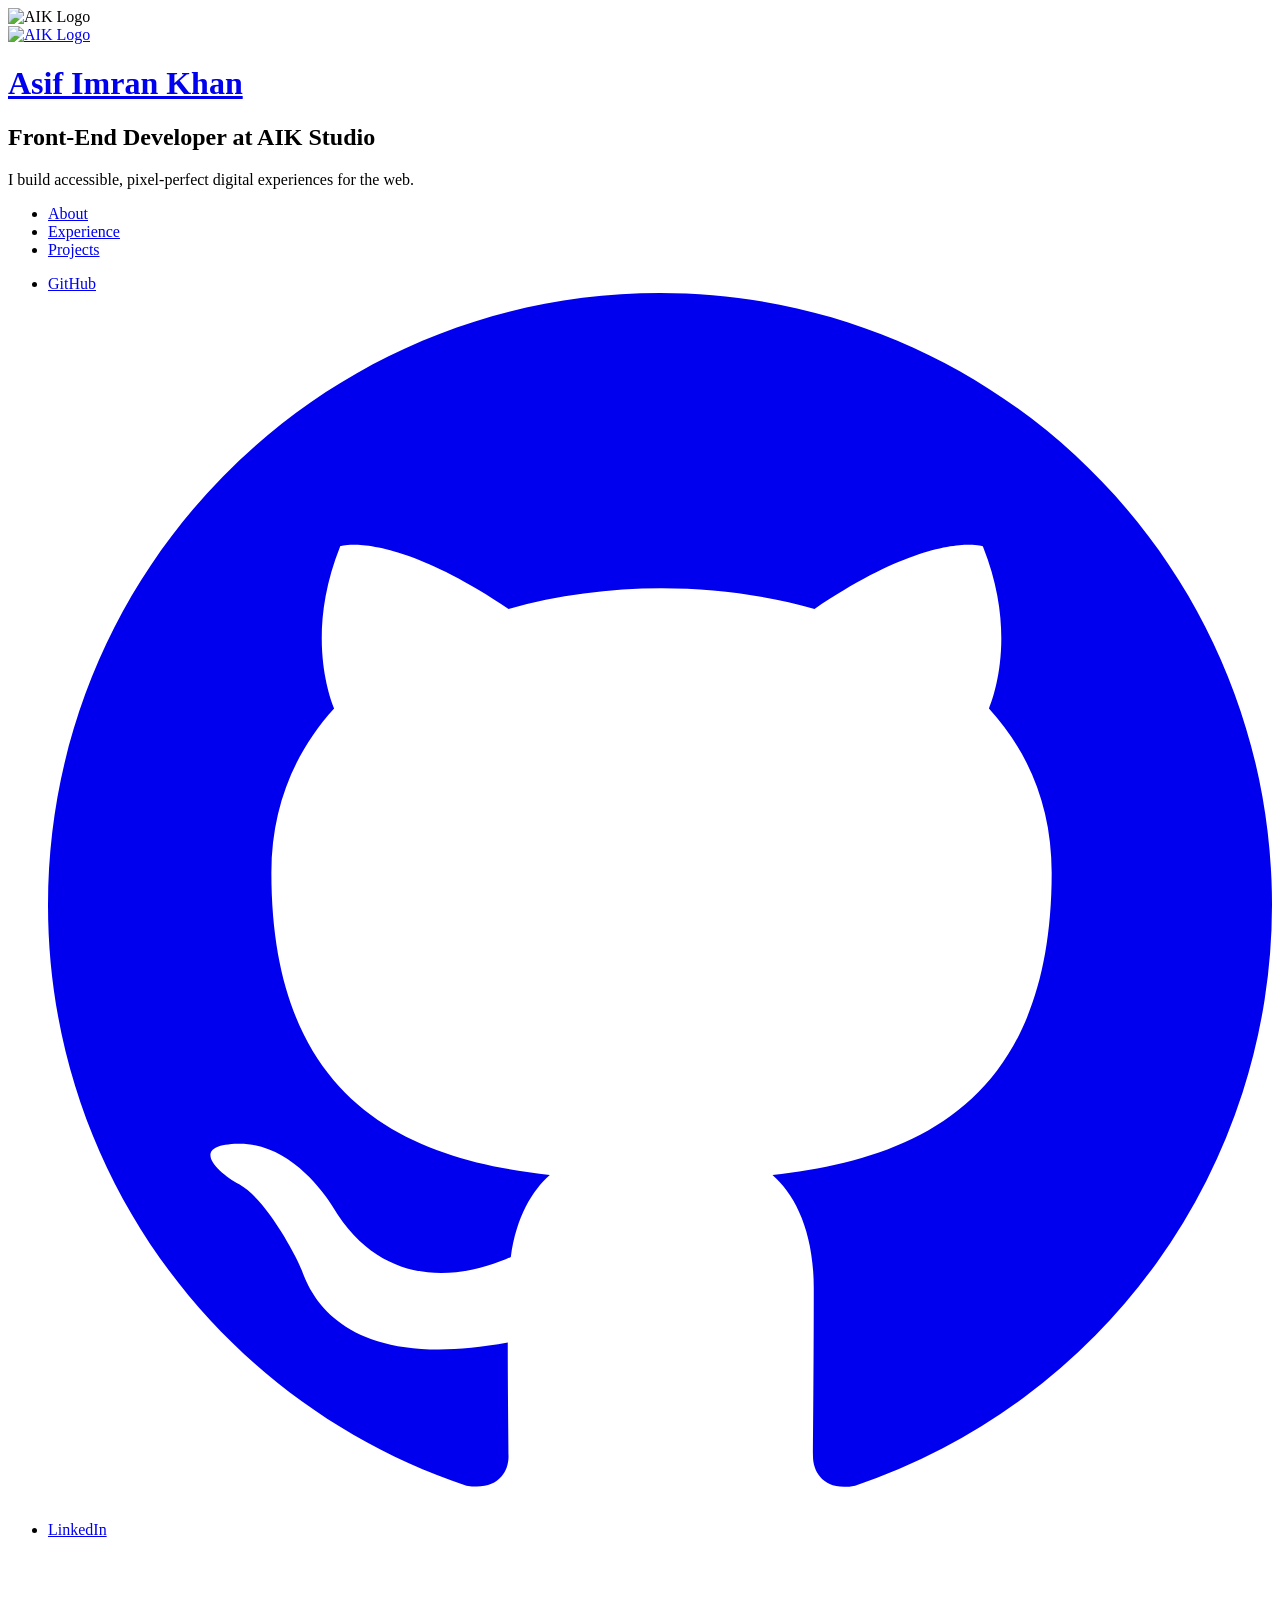
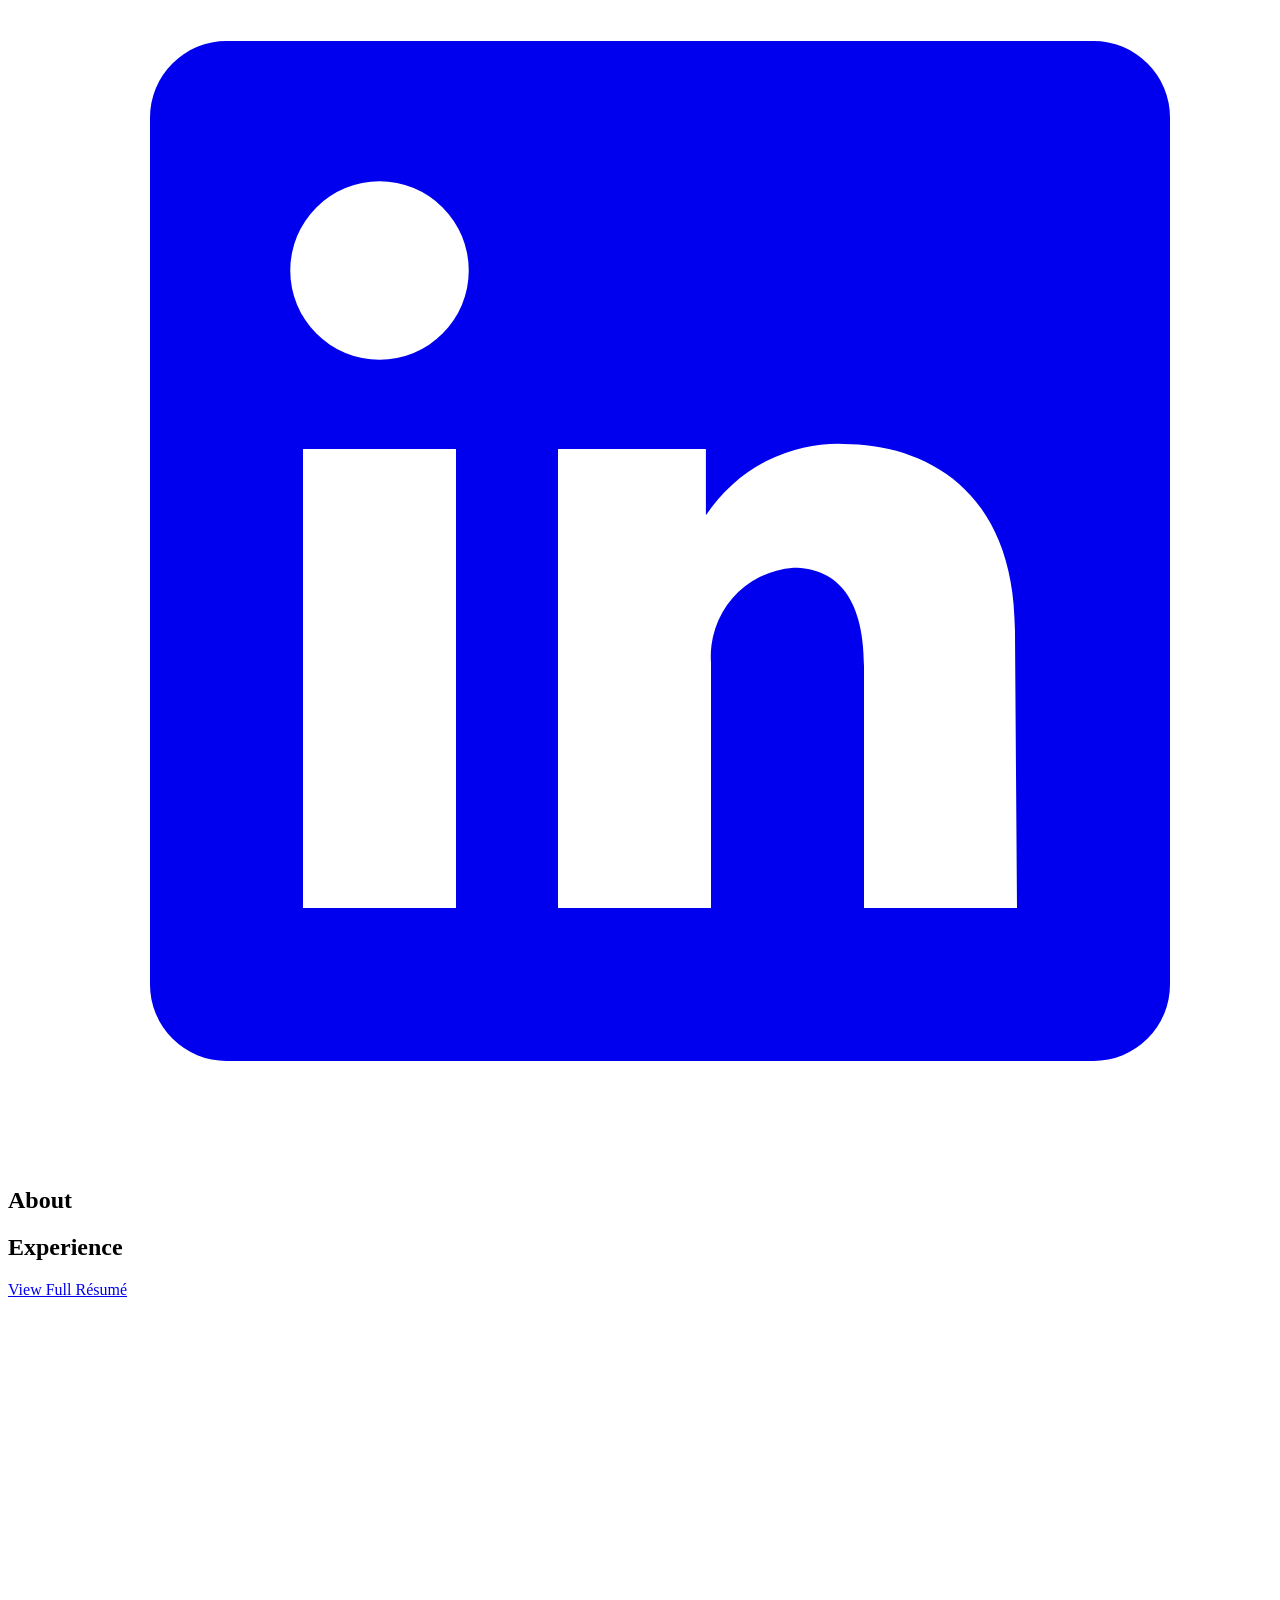
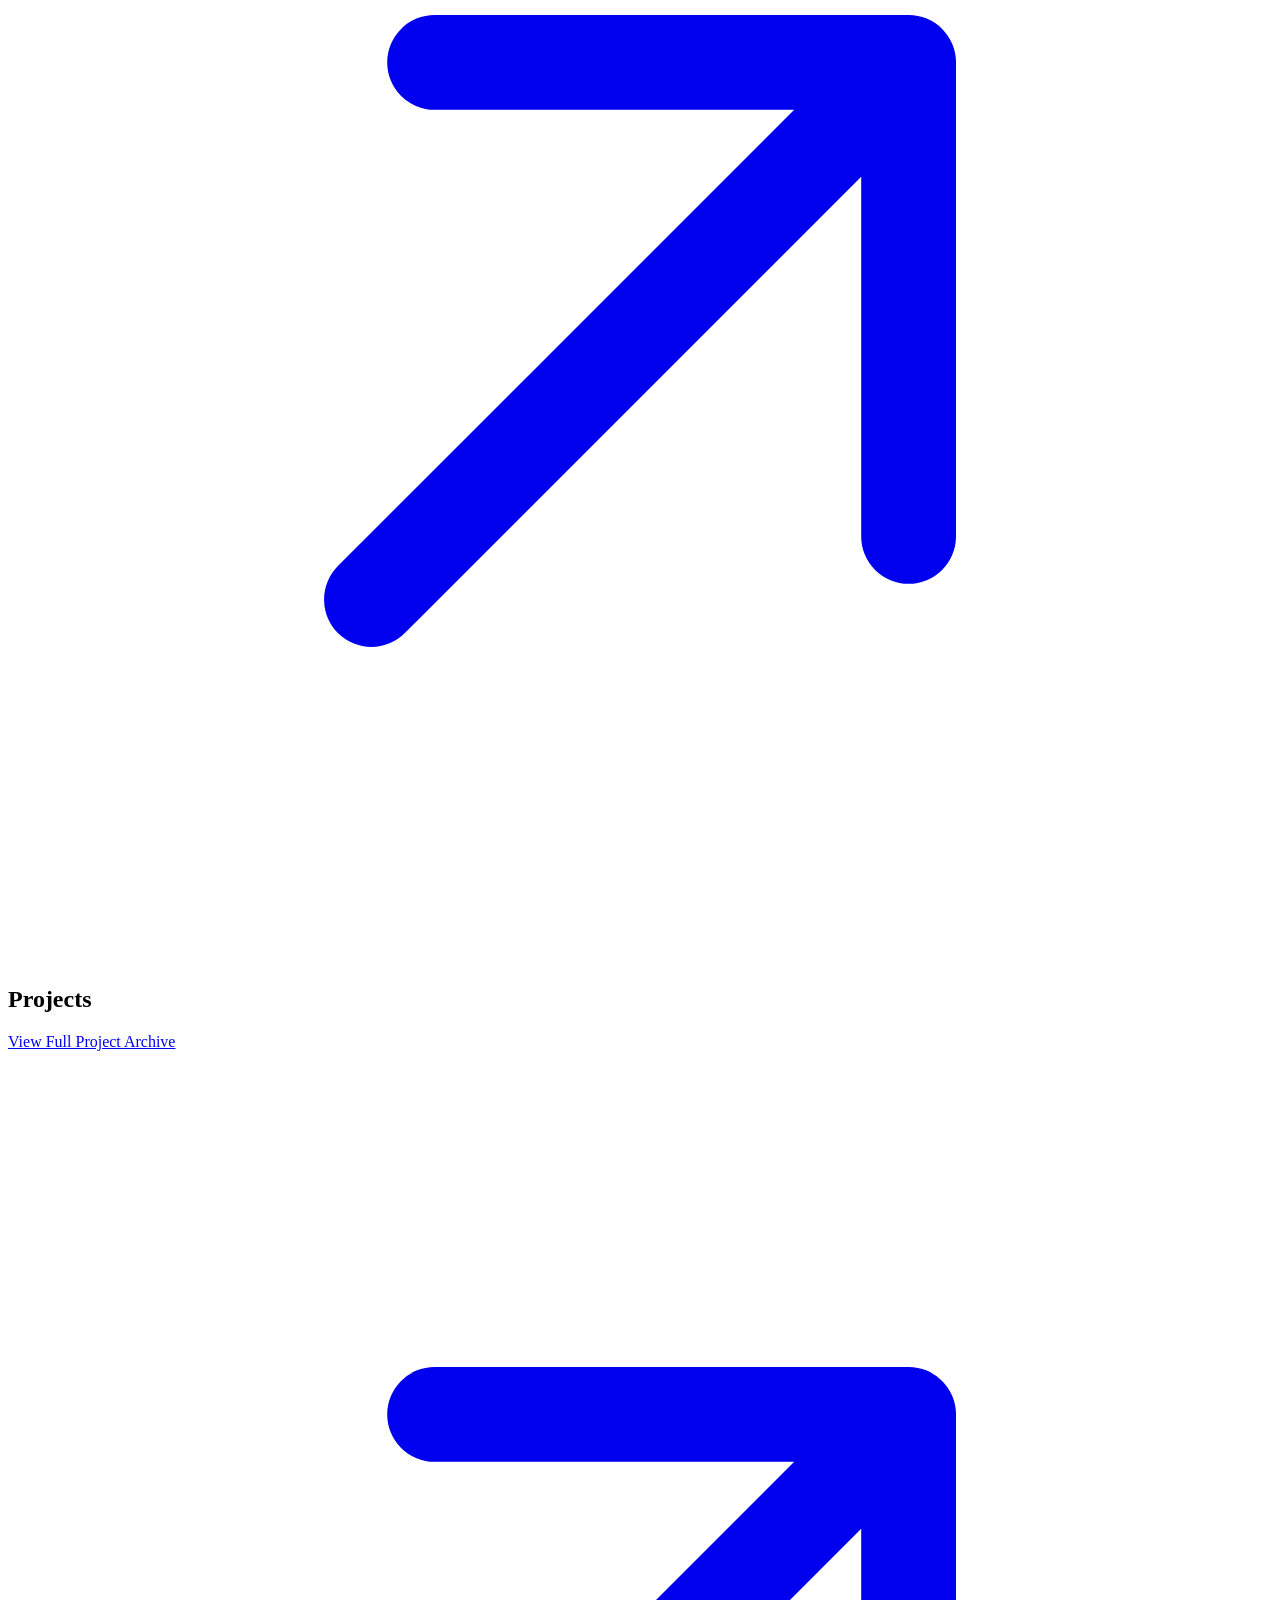
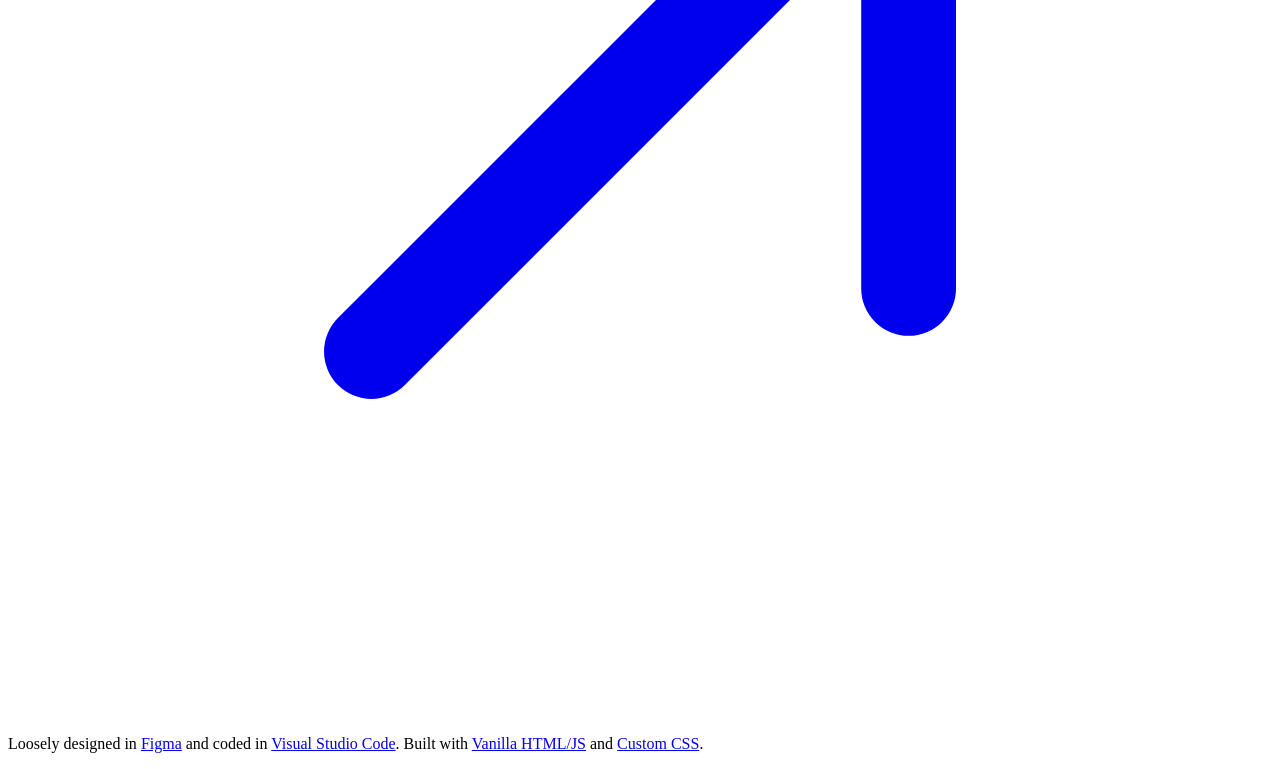
==== index.html @ 27c34388 "style: reformat HTML markup and update social media profile links" ====
<!doctype html>
<html lang="en" class="scroll-smooth">
  <head>
    <meta charset="UTF-8" />
    <meta name="viewport" content="width=device-width, initial-scale=1.0" />
    <meta
      name="description"
      content="AIK — Asif Imran Khan. Front-End Developer. Crafting accessible, pixel-perfect digital experiences."
    />
    <title>Asif Imran Khan | Front-End Developer</title>

    <link rel="stylesheet" href="css/style.css" />
    <script src="https://cdn.tailwindcss.com"></script>
    <script>
      tailwind.config = {
        theme: {
          extend: {
            colors: {
              slate: {
                900: "#0f172a",
                950: "#020617",
              },
              teal: {
                300: "#5eead4",
              },
            },
          },
        },
      };
    </script>
    <script src="js/script.js" defer></script>
  </head>
  <body
    class="bg-slate-900 leading-relaxed text-slate-400 antialiased selection:bg-teal-300 selection:text-teal-900"
  >
    <!-- Preloader -->
    <div
      id="preloader"
      class="fixed inset-0 z-[100] flex flex-col items-center justify-center bg-slate-950 transition-opacity duration-700"
    >
      <div class="mb-8 overflow-hidden rounded-xl">
        <img
          src="assets/images/logo.png"
          alt="AIK Logo"
          class="h-24 w-24 animate-pulse"
        />
      </div>
      <div class="h-1 w-48 overflow-hidden rounded-full bg-slate-800">
        <div
          id="preloader-bar"
          class="h-full w-0 bg-teal-300 transition-all duration-500 ease-out"
        ></div>
      </div>
    </div>

    <!-- Spotlight Background -->
    <div
      id="spotlight"
      class="pointer-events-none fixed inset-0 z-30 transition duration-300 lg:absolute"
    ></div>

    <div
      class="mx-auto min-height-screen max-w-screen-xl px-6 py-12 font-sans md:px-12 md:py-20 lg:px-24 lg:py-0"
    >
      <div class="lg:flex lg:justify-between lg:gap-4">
        <!-- Header / Left Column -->
        <header
          class="lg:sticky lg:top-0 lg:flex lg:max-h-screen lg:w-1/2 lg:flex-col lg:justify-between lg:py-24 z-50"
        >
          <div>
            <div class="flex flex-col gap-6 mb-8">
              <a
                href="index.html"
                onclick="
                  if (
                    location.pathname.endsWith('index.html') ||
                    location.pathname === '/'
                  ) {
                    event.preventDefault();
                    window.scrollTo({ top: 0, behavior: 'smooth' });
                  }
                "
                class="inline-block group w-fit"
              >
                <img
                  src="assets/images/logo.png"
                  alt="AIK Logo"
                  class="h-24 w-auto rounded-lg transition duration-500 group-hover:scale-105 drop-shadow-[0_0_10px_rgba(255,255,255,0.1)]"
                />
              </a>
              <h1
                class="text-4xl font-bold tracking-tight text-slate-200 sm:text-5xl"
              >
                <a href="#">Asif Imran Khan</a>
              </h1>
            </div>
            <h2
              class="mt-3 text-lg font-medium tracking-tight text-slate-200 sm:text-xl"
            >
              Front-End Developer at AIK Studio
            </h2>
            <p class="mt-4 max-w-xs leading-normal">
              I build accessible, pixel-perfect digital experiences for the web.
            </p>

            <nav class="nav hidden lg:block" aria-label="In-page jump links">
              <ul class="mt-16 w-max">
                <li>
                  <a class="group flex items-center py-3 active" href="#about">
                    <span
                      class="nav-indicator mr-4 h-px w-8 bg-slate-600 transition-all group-hover:w-16 group-hover:bg-slate-200 group-focus-visible:w-16 group-focus-visible:bg-slate-200 motion-reduce:transition-none"
                    ></span>
                    <span
                      class="nav-text text-xs font-bold uppercase tracking-widest text-slate-500 group-hover:text-slate-200 group-focus-visible:text-slate-200"
                      >About</span
                    >
                  </a>
                </li>
                <li>
                  <a class="group flex items-center py-3" href="#experience">
                    <span
                      class="nav-indicator mr-4 h-px w-8 bg-slate-600 transition-all group-hover:w-16 group-hover:bg-slate-200 group-focus-visible:w-16 group-focus-visible:bg-slate-200 motion-reduce:transition-none"
                    ></span>
                    <span
                      class="nav-text text-xs font-bold uppercase tracking-widest text-slate-500 group-hover:text-slate-200 group-focus-visible:text-slate-200"
                      >Experience</span
                    >
                  </a>
                </li>
                <li>
                  <a class="group flex items-center py-3" href="#projects">
                    <span
                      class="nav-indicator mr-4 h-px w-8 bg-slate-600 transition-all group-hover:w-16 group-hover:bg-slate-200 group-focus-visible:w-16 group-focus-visible:bg-slate-200 motion-reduce:transition-none"
                    ></span>
                    <span
                      class="nav-text text-xs font-bold uppercase tracking-widest text-slate-500 group-hover:text-slate-200 group-focus-visible:text-slate-200"
                      >Projects</span
                    >
                  </a>
                </li>
              </ul>
            </nav>
          </div>

          <ul class="ml-1 mt-8 flex items-center" aria-label="Social media">
            <li class="mr-5 text-xs">
              <a
                class="block hover:text-slate-200"
                href="https://github.com/techyaik"
                target="_blank"
                rel="noreferrer"
              >
                <span class="sr-only">GitHub</span>
                <svg
                  xmlns="http://www.w3.org/2000/svg"
                  viewBox="0 0 16 16"
                  fill="currentColor"
                  class="h-6 w-6"
                  aria-hidden="true"
                >
                  <path
                    d="M8 0C3.58 0 0 3.58 0 8c0 3.54 2.29 6.53 5.47 7.59.4.07.55-.17.55-.38 0-.19-.01-.82-.01-1.49-2.01.37-2.53-.49-2.69-.94-.09-.23-.48-.94-.82-1.13-.28-.15-.68-.52-.01-.53.63-.01 1.08.58 1.23.82.72 1.21 1.87.87 2.33.66.07-.52.28-.87.51-1.07-1.78-.2-3.64-.89-3.64-3.95 0-.87.31-1.59.82-2.15-.08-.2-.36-1.02.08-2.12 0 0 .67-.21 2.2.82.64-.18 1.32-.27 2-.27.68 0 1.36.09 2 .27 1.53-1.04 2.2-.82 2.2-.82.44 1.1.16 1.92.08 2.12.51.56.82 1.27.82 2.15 0 3.07-1.87 3.75-3.65 3.95.29.25.54.73.54 1.48 0 1.07-.01 1.93-.01 2.2 0 .21.15.46.55.38A8.013 8.013 0 0016 8c0-4.42-3.58-8-8-8z"
                  ></path>
                </svg>
              </a>
            </li>
            <li class="mr-5 text-xs">
              <a
                class="block hover:text-slate-200"
                href="https://www.linkedin.com/in/asif-imran-khan-50b170218"
                target="_blank"
                rel="noreferrer"
              >
                <span class="sr-only">LinkedIn</span>
                <svg
                  xmlns="http://www.w3.org/2000/svg"
                  viewBox="0 0 24 24"
                  fill="currentColor"
                  class="h-6 w-6"
                  aria-hidden="true"
                >
                  <path
                    d="M20.5 2h-17A1.5 1.5 0 002 3.5v17A1.5 1.5 0 003.5 22h17a1.5 1.5 0 001.5-1.5v-17A1.5 1.5 0 0020.5 2zM8 19H5v-9h3zM6.5 8.25A1.75 1.75 0 118.25 6.5 1.75 1.75 0 016.5 8.25zM19 19h-3v-4.74c0-1.42-.6-1.93-1.38-1.93A1.74 1.74 0 0013 14.19V19h-3v-9h2.9v1.3a3.11 3.11 0 012.7-1.4c1.55 0 3.36.86 3.36 3.66z"
                  ></path>
                </svg>
              </a>
            </li>
          </ul>
        </header>

        <!-- Right Column / Content -->
        <main id="content" class="pt-24 lg:w-1/2 lg:py-24">
          <!-- About -->
          <section
            id="about"
            class="mb-16 scroll-mt-16 md:mb-24 lg:mb-36 lg:scroll-mt-24"
            aria-label="About me"
          >
            <div
              class="sticky top-0 z-20 -mx-6 mb-4 w-full bg-slate-900/75 px-6 py-5 backdrop-blur md:-mx-12 md:px-12 lg:hidden"
            >
              <h2
                class="text-sm font-bold uppercase tracking-widest text-slate-200 lg:sr-only"
              >
                About
              </h2>
            </div>
            <div id="about-content">
              <!-- Dynamically Rendered -->
            </div>
          </section>

          <!-- Experience -->
          <section
            id="experience"
            class="mb-16 scroll-mt-16 md:mb-24 lg:mb-36 lg:scroll-mt-24"
            aria-label="Work experience"
          >
            <div
              class="sticky top-0 z-20 -mx-6 mb-4 w-full bg-slate-900/75 px-6 py-5 backdrop-blur md:-mx-12 md:px-12 lg:hidden"
            >
              <h2
                class="text-sm font-bold uppercase tracking-widest text-slate-200 lg:sr-only"
              >
                Experience
              </h2>
            </div>
            <div id="experience-list">
              <!-- Dynamically Rendered -->
            </div>
            <div class="mt-12">
              <a
                class="inline-flex items-center font-medium leading-tight text-slate-200 group"
                aria-label="View Full Résumé"
                href="resume.html"
              >
                <span>View Full Résumé</span>
                <svg
                  xmlns="http://www.w3.org/2000/svg"
                  viewBox="0 0 20 20"
                  fill="currentColor"
                  class="ml-1 inline-block h-4 w-4 shrink-0 transition-transform group-hover:-translate-y-1 group-hover:translate-x-1 group-focus-visible:-translate-y-1 group-focus-visible:translate-x-1 motion-reduce:transition-none"
                  aria-hidden="true"
                >
                  <path
                    fill-rule="evenodd"
                    d="M5.22 14.78a.75.75 0 001.06 0l7.22-7.22v5.69a.75.75 0 001.5 0v-7.5a.75.75 0 00-.75-.75h-7.5a.75.75 0 000 1.5h5.69l-7.22 7.22a.75.75 0 000 1.06z"
                    clip-rule="evenodd"
                  ></path>
                </svg>
              </a>
            </div>
          </section>

          <!-- Projects -->
          <section
            id="projects"
            class="mb-16 scroll-mt-16 md:mb-24 lg:mb-36 lg:scroll-mt-24"
            aria-label="Selected projects"
          >
            <div
              class="sticky top-0 z-20 -mx-6 mb-4 w-full bg-slate-900/75 px-6 py-5 backdrop-blur md:-mx-12 md:px-12 lg:hidden"
            >
              <h2
                class="text-sm font-bold uppercase tracking-widest text-slate-200 lg:sr-only"
              >
                Projects
              </h2>
            </div>
            <div id="projects-list">
              <!-- Dynamically Rendered -->
            </div>
            <div class="mt-12">
              <a
                class="inline-flex items-center font-medium leading-tight text-slate-200 group"
                aria-label="View Full Project Archive"
                href="#"
              >
                <span>View Full Project Archive</span>
                <svg
                  xmlns="http://www.w3.org/2000/svg"
                  viewBox="0 0 20 20"
                  fill="currentColor"
                  class="ml-1 inline-block h-4 w-4 shrink-0 transition-transform group-hover:-translate-y-1 group-hover:translate-x-1 group-focus-visible:-translate-y-1 group-focus-visible:translate-x-1 motion-reduce:transition-none"
                  aria-hidden="true"
                >
                  <path
                    fill-rule="evenodd"
                    d="M5.22 14.78a.75.75 0 001.06 0l7.22-7.22v5.69a.75.75 0 001.5 0v-7.5a.75.75 0 00-.75-.75h-7.5a.75.75 0 000 1.5h5.69l-7.22 7.22a.75.75 0 000 1.06z"
                    clip-rule="evenodd"
                  ></path>
                </svg>
              </a>
            </div>
          </section>

          <!-- Footer -->
          <footer class="max-w-md pb-16 text-sm text-slate-500 sm:pb-0">
            <p>
              Loosely designed in
              <a
                href="https://www.figma.com/"
                class="font-medium text-slate-400 hover:text-teal-300 focus-visible:text-teal-300"
                >Figma</a
              >
              and coded in
              <a
                href="https://code.visualstudio.com/"
                class="font-medium text-slate-400 hover:text-teal-300 focus-visible:text-teal-300"
                >Visual Studio Code</a
              >. Built with
              <a
                href="https://developer.mozilla.org/en-US/docs/Web/HTML"
                class="font-medium text-slate-400 hover:text-teal-300 focus-visible:text-teal-300"
                >Vanilla HTML/JS</a
              >
              and
              <a
                href="https://developer.mozilla.org/en-US/docs/Web/CSS"
                class="font-medium text-slate-400 hover:text-teal-300 focus-visible:text-teal-300"
                >Custom CSS</a
              >.
            </p>
          </footer>
        </main>
      </div>
    </div>
  </body>
</html>
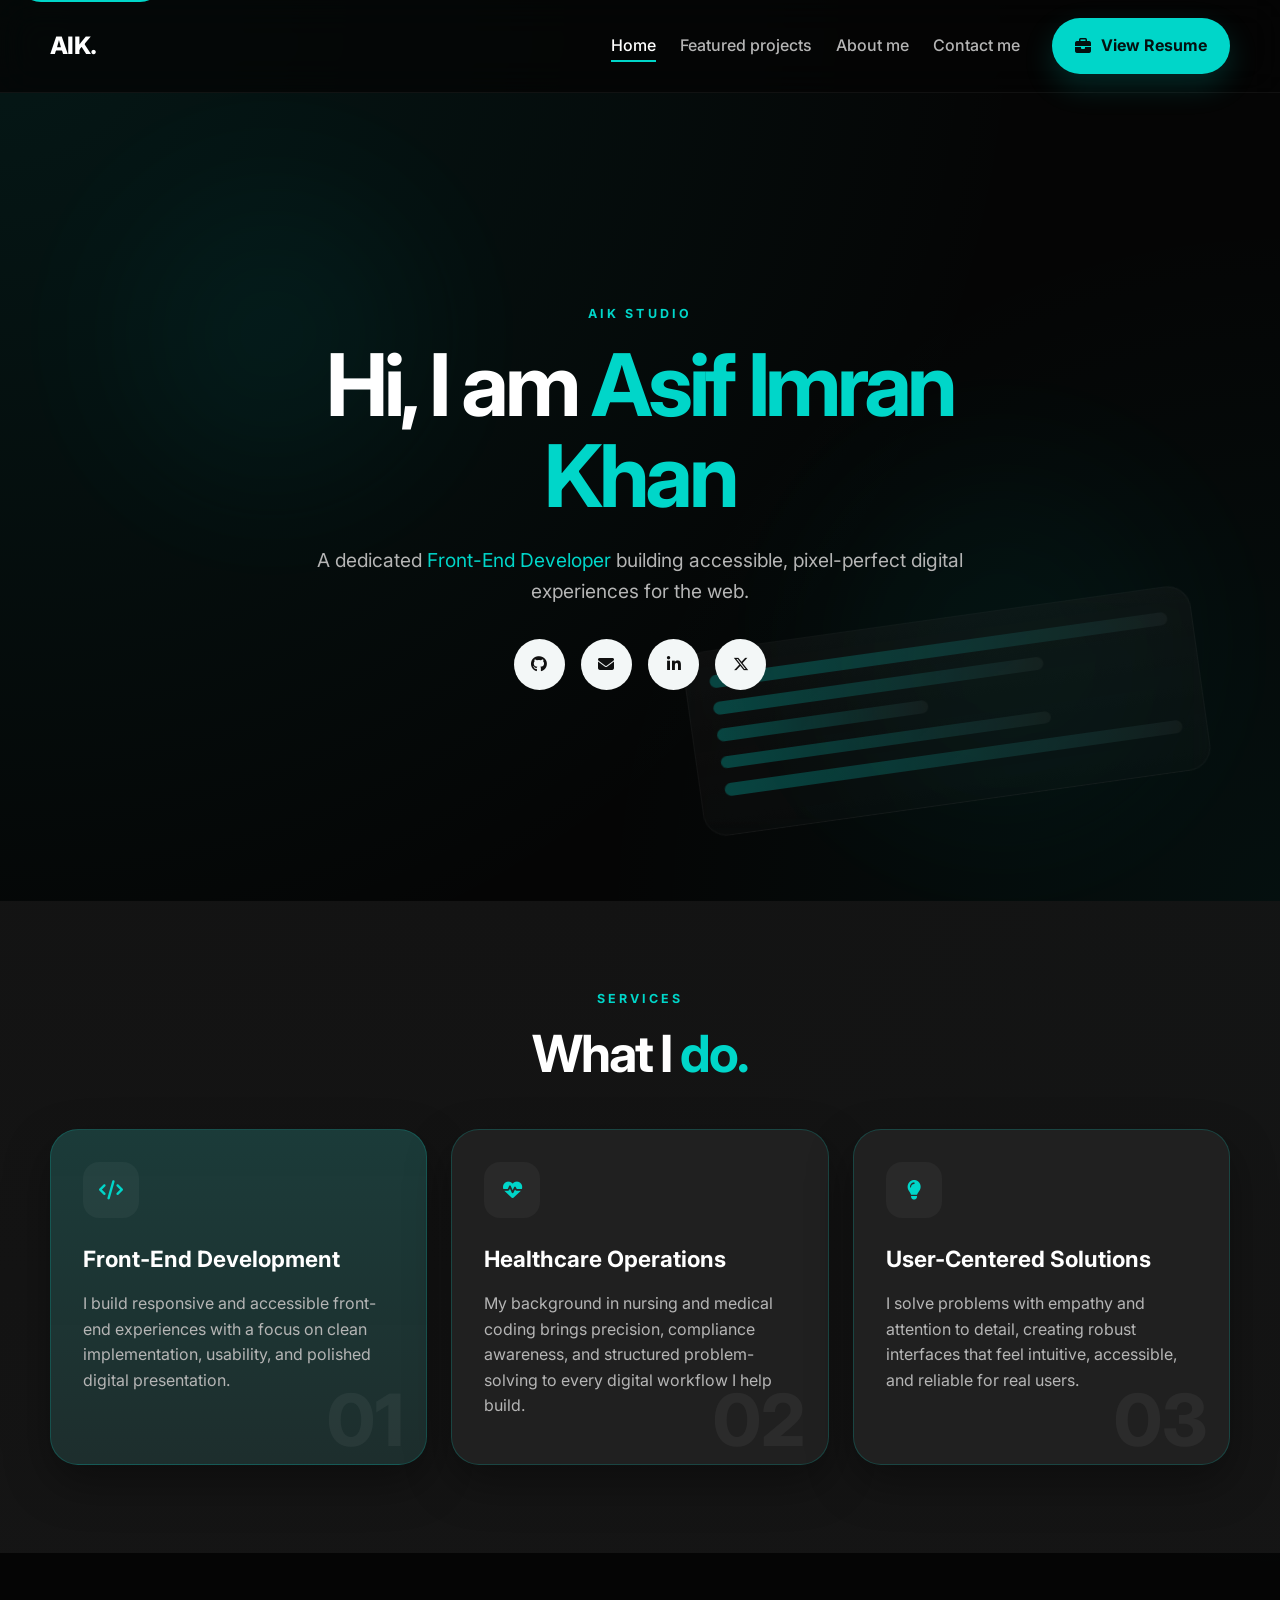
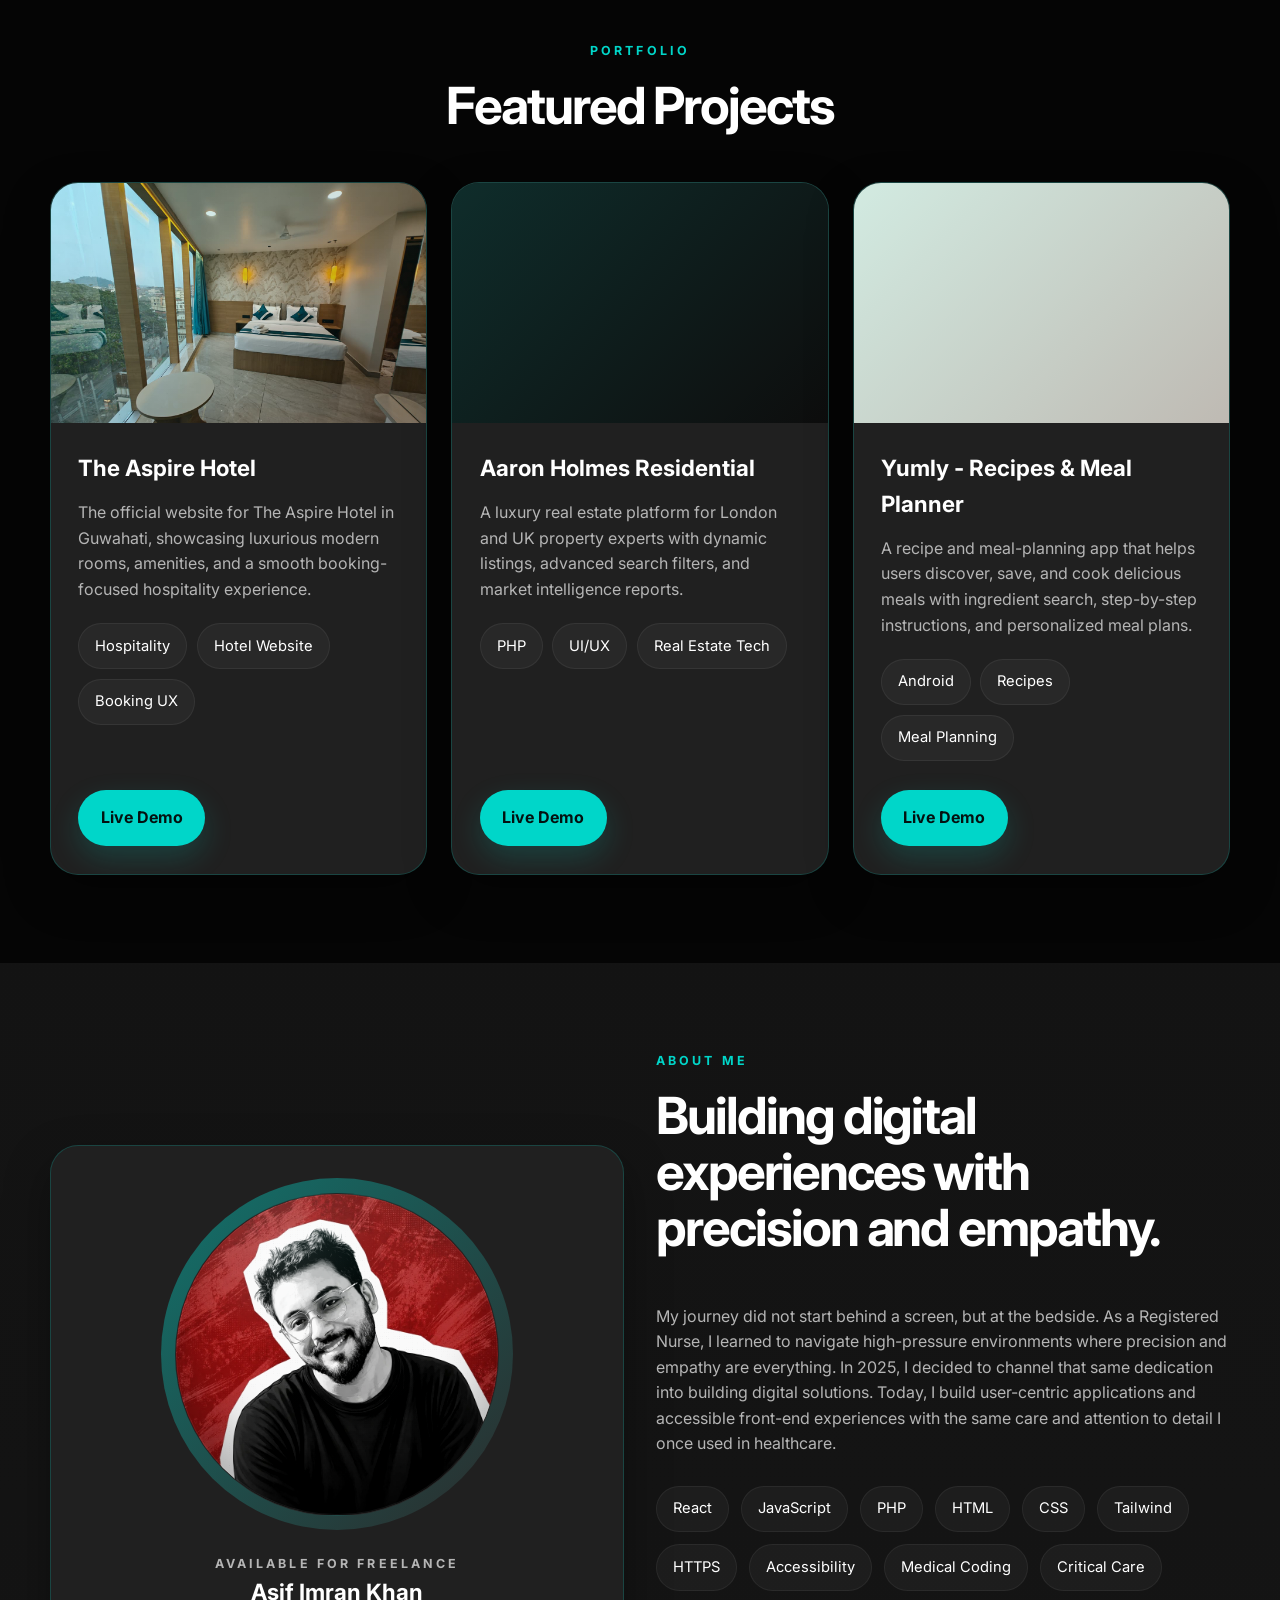
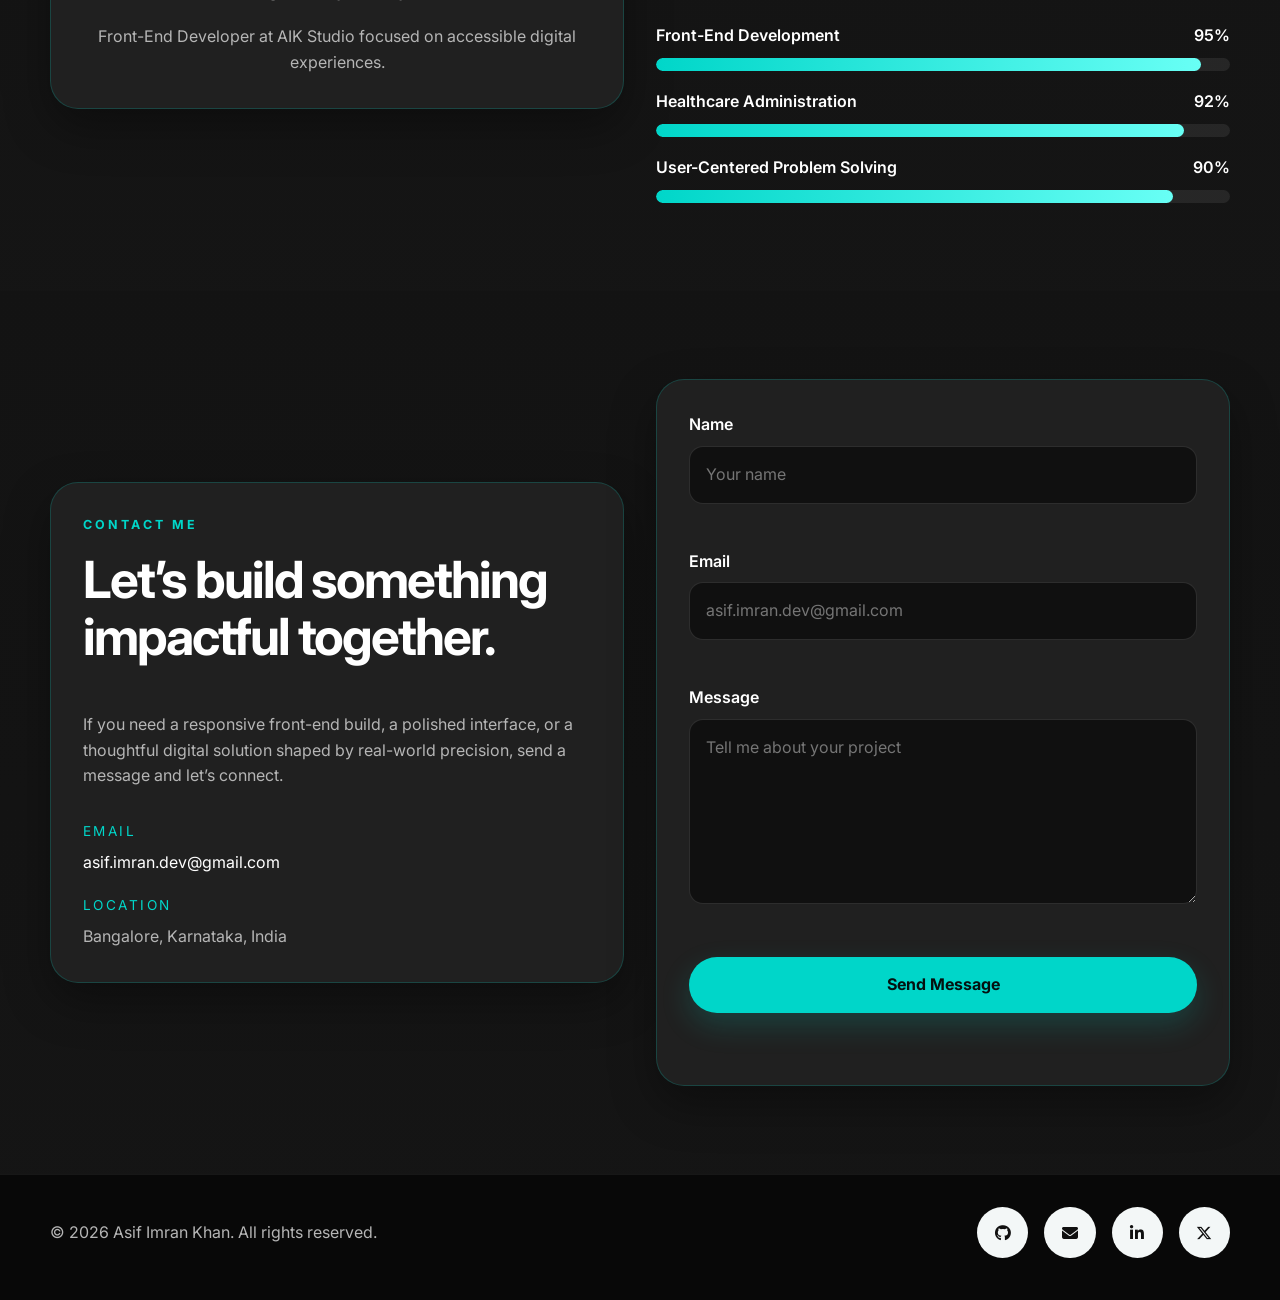
==== commit 42ab5096: "refactor: modernize portfolio layout with custom CSS and add new project assets" ====
--- a/index.html
+++ b/index.html
@@ -1,329 +1,393 @@
-<!doctype html>
-<html lang="en" class="scroll-smooth">
-  <head>
-    <meta charset="UTF-8" />
-    <meta name="viewport" content="width=device-width, initial-scale=1.0" />
-    <meta
-      name="description"
-      content="AIK — Asif Imran Khan. Front-End Developer. Crafting accessible, pixel-perfect digital experiences."
-    />
-    <title>Asif Imran Khan | Front-End Developer</title>
-
-    <link rel="stylesheet" href="css/style.css" />
-    <script src="https://cdn.tailwindcss.com"></script>
-    <script>
-      tailwind.config = {
-        theme: {
-          extend: {
-            colors: {
-              slate: {
-                900: "#0f172a",
-                950: "#020617",
-              },
-              teal: {
-                300: "#5eead4",
-              },
-            },
-          },
-        },
-      };
-    </script>
-    <script src="js/script.js" defer></script>
-  </head>
-  <body
-    class="bg-slate-900 leading-relaxed text-slate-400 antialiased selection:bg-teal-300 selection:text-teal-900"
+<!DOCTYPE html>
+<html lang="en">
+<head>
+  <meta charset="UTF-8">
+  <meta name="viewport" content="width=device-width, initial-scale=1.0">
+  <meta
+    name="description"
+    content="AIK — Asif Imran Khan. Front-End Developer. Crafting accessible, pixel-perfect digital experiences."
   >
-    <!-- Preloader -->
-    <div
-      id="preloader"
-      class="fixed inset-0 z-[100] flex flex-col items-center justify-center bg-slate-950 transition-opacity duration-700"
-    >
-      <div class="mb-8 overflow-hidden rounded-xl">
-        <img
-          src="assets/images/logo.png"
-          alt="AIK Logo"
-          class="h-24 w-24 animate-pulse"
-        />
-      </div>
-      <div class="h-1 w-48 overflow-hidden rounded-full bg-slate-800">
-        <div
-          id="preloader-bar"
-          class="h-full w-0 bg-teal-300 transition-all duration-500 ease-out"
-        ></div>
-      </div>
+  <title>Asif Imran Khan | Front-End Developer</title>
+  <link rel="preconnect" href="https://fonts.googleapis.com">
+  <link rel="preconnect" href="https://fonts.gstatic.com" crossorigin>
+  <link
+    href="https://fonts.googleapis.com/css2?family=Inter:wght@400;500;600;700;800&display=swap"
+    rel="stylesheet"
+  >
+  <link
+    rel="stylesheet"
+    href="https://cdnjs.cloudflare.com/ajax/libs/font-awesome/6.7.2/css/all.min.css"
+    integrity="sha512-Evv84Mr4kqVGRNSgIGL/F/aIDqQb7xQ2vcrdIwxfjThSH8CSR7PBEakCr51Ck+w+/U6swU2Im1vVX0SVk9ABhg=="
+    crossorigin="anonymous"
+    referrerpolicy="no-referrer"
+  >
+  <link rel="stylesheet" href="css/style.css">
+  <script src="js/script.js" defer></script>
+</head>
+<body>
+  <a class="skip-link" href="#main-content">Skip to content</a>
+  <header class="site-header">
+    <div class="container">
+      <nav class="navbar" aria-label="Primary navigation">
+        <a class="logo" href="#home" aria-label="AIK home">AIK.</a>
+
+        <button
+          class="menu-toggle"
+          type="button"
+          aria-expanded="false"
+          aria-controls="nav-menu"
+          aria-label="Open navigation menu"
+        >
+          <span></span>
+          <span></span>
+          <span></span>
+        </button>
+
+        <div class="nav-panel" id="nav-menu" aria-hidden="true">
+          <ul class="nav-links">
+            <li><a class="nav-link active" href="#home">Home</a></li>
+            <li><a class="nav-link" href="#projects">Featured projects</a></li>
+            <li><a class="nav-link" href="#about">About me</a></li>
+            <li><a class="nav-link" href="#contact">Contact me</a></li>
+          </ul>
+
+          <a class="resume-btn" href="resume.html">
+            <i class="fa-solid fa-briefcase"></i>
+            <span>View Resume</span>
+          </a>
+        </div>
+      </nav>
     </div>
-
-    <!-- Spotlight Background -->
-    <div
-      id="spotlight"
-      class="pointer-events-none fixed inset-0 z-30 transition duration-300 lg:absolute"
-    ></div>
-
-    <div
-      class="mx-auto min-height-screen max-w-screen-xl px-6 py-12 font-sans md:px-12 md:py-20 lg:px-24 lg:py-0"
-    >
-      <div class="lg:flex lg:justify-between lg:gap-4">
-        <!-- Header / Left Column -->
-        <header
-          class="lg:sticky lg:top-0 lg:flex lg:max-h-screen lg:w-1/2 lg:flex-col lg:justify-between lg:py-24 z-50"
-        >
-          <div>
-            <div class="flex flex-col gap-6 mb-8">
-              <a
-                href="index.html"
-                onclick="
-                  if (
-                    location.pathname.endsWith('index.html') ||
-                    location.pathname === '/'
-                  ) {
-                    event.preventDefault();
-                    window.scrollTo({ top: 0, behavior: 'smooth' });
-                  }
-                "
-                class="inline-block group w-fit"
+  </header>
+
+  <main id="main-content">
+    <section class="hero section" id="home">
+      <div class="hero-backdrop" aria-hidden="true">
+        <div class="glow glow-one"></div>
+        <div class="glow glow-two"></div>
+        <div class="code-window">
+          <span class="code-line long"></span>
+          <span class="code-line medium"></span>
+          <span class="code-line short"></span>
+          <span class="code-line medium"></span>
+          <span class="code-line long"></span>
+        </div>
+      </div>
+
+      <div class="container">
+        <div class="hero-content reveal">
+          <p class="eyebrow">AIK Studio</p>
+          <h1>Hi, I am <span>Asif Imran Khan</span></h1>
+          <p class="hero-text">
+            A dedicated <span>Front-End Developer</span> building accessible, pixel-perfect digital
+            experiences for the web.
+          </p>
+
+          <div class="social-links" aria-label="Social media links">
+            <a href="https://github.com/techyaik" target="_blank" rel="noopener noreferrer" aria-label="GitHub">
+              <i class="fa-brands fa-github"></i>
+            </a>
+            <a href="mailto:asif.imran.dev@gmail.com" aria-label="Email">
+              <i class="fa-solid fa-envelope"></i>
+            </a>
+            <a href="https://www.linkedin.com/in/asif-imran-khan-50b170218" target="_blank" rel="noopener noreferrer" aria-label="LinkedIn">
+              <i class="fa-brands fa-linkedin-in"></i>
+            </a>
+            <a href="https://x.com/asifikhandev?s=11" target="_blank" rel="noopener noreferrer" aria-label="Twitter or X">
+              <i class="fa-brands fa-x-twitter"></i>
+            </a>
+          </div>
+        </div>
+      </div>
+    </section>
+
+    <section class="services section" id="services">
+      <div class="container">
+        <div class="section-heading reveal">
+          <p class="section-label">Services</p>
+          <h2>What I <span>do.</span></h2>
+        </div>
+
+        <div class="services-grid">
+          <article class="service-card featured reveal">
+            <div class="service-icon"><i class="fa-solid fa-code"></i></div>
+            <span class="service-number">01</span>
+            <h3>Front-End Development</h3>
+            <p>
+              I build responsive and accessible front-end experiences with a focus on clean
+              implementation, usability, and polished digital presentation.
+            </p>
+          </article>
+
+          <article class="service-card reveal">
+            <div class="service-icon"><i class="fa-solid fa-heart-pulse"></i></div>
+            <span class="service-number">02</span>
+            <h3>Healthcare Operations</h3>
+            <p>
+              My background in nursing and medical coding brings precision, compliance awareness,
+              and structured problem-solving to every digital workflow I help build.
+            </p>
+          </article>
+
+          <article class="service-card reveal">
+            <div class="service-icon"><i class="fa-solid fa-lightbulb"></i></div>
+            <span class="service-number">03</span>
+            <h3>User-Centered Solutions</h3>
+            <p>
+              I solve problems with empathy and attention to detail, creating robust interfaces that
+              feel intuitive, accessible, and reliable for real users.
+            </p>
+          </article>
+        </div>
+      </div>
+    </section>
+
+    <section class="projects section" id="projects">
+      <div class="container">
+        <div class="section-heading reveal">
+          <p class="section-label">Portfolio</p>
+          <h2>Featured Projects</h2>
+        </div>
+
+        <div class="projects-grid">
+          <article class="project-card reveal">
+            <div class="project-image project-image-one">
+              <img
+                src="assets/images/project-aspire-hotel-slider2.jpeg"
+                alt="Interior room preview of The Aspire Hotel"
+                loading="lazy"
+                decoding="async"
+                width="1280"
+                height="960"
               >
+            </div>
+            <div class="project-body">
+              <h3>The Aspire Hotel</h3>
+              <p>
+                The official website for The Aspire Hotel in Guwahati, showcasing luxurious modern
+                rooms, amenities, and a smooth booking-focused hospitality experience.
+              </p>
+              <div class="tech-tags">
+                <span>Hospitality</span>
+                <span>Hotel Website</span>
+                <span>Booking UX</span>
+              </div>
+              <div class="project-actions">
+                <a class="btn btn-primary" href="https://theaspirehotel.com/" target="_blank" rel="noopener noreferrer">Live Demo</a>
+              </div>
+            </div>
+          </article>
+
+          <article class="project-card reveal">
+            <div class="project-image project-image-two">
+              <img
+                src="assets/images/project-aaron-holmes.jpeg"
+                alt="Luxury residential property preview for Aaron Holmes Residential"
+                loading="lazy"
+                decoding="async"
+                width="1200"
+                height="796"
+              >
+            </div>
+            <div class="project-body">
+              <h3>Aaron Holmes Residential</h3>
+              <p>
+                A luxury real estate platform for London and UK property experts with dynamic
+                listings, advanced search filters, and market intelligence reports.
+              </p>
+              <div class="tech-tags">
+                <span>PHP</span>
+                <span>UI/UX</span>
+                <span>Real Estate Tech</span>
+              </div>
+              <div class="project-actions">
+                <a class="btn btn-primary" href="https://aaron-holmes.com/design/index.php?page=home" target="_blank" rel="noopener noreferrer">Live Demo</a>
+              </div>
+            </div>
+          </article>
+
+          <article class="project-card reveal">
+            <div class="project-image project-image-three">
+              <img
+                src="assets/images/project-yumly-card.webp"
+                alt="Recipe app preview for Yumly"
+                loading="lazy"
+                decoding="async"
+                width="1200"
+                height="720"
+              >
+            </div>
+            <div class="project-body">
+              <h3>Yumly - Recipes &amp; Meal Planner</h3>
+              <p>
+                A recipe and meal-planning app that helps users discover, save, and cook delicious
+                meals with ingredient search, step-by-step instructions, and personalized meal
+                plans.
+              </p>
+              <div class="tech-tags">
+                <span>Android</span>
+                <span>Recipes</span>
+                <span>Meal Planning</span>
+              </div>
+              <div class="project-actions">
+                <a class="btn btn-primary" href="https://play.google.com/store/apps/details?id=com.aik.yumly" target="_blank" rel="noopener noreferrer">Live Demo</a>
+              </div>
+            </div>
+          </article>
+        </div>
+      </div>
+    </section>
+
+    <section class="about section" id="about">
+      <div class="container about-grid">
+        <div class="about-visual reveal">
+          <div class="avatar-card">
+            <div class="avatar-ring">
+              <div class="avatar-placeholder">
                 <img
-                  src="assets/images/logo.png"
-                  alt="AIK Logo"
-                  class="h-24 w-auto rounded-lg transition duration-500 group-hover:scale-105 drop-shadow-[0_0_10px_rgba(255,255,255,0.1)]"
-                />
-              </a>
-              <h1
-                class="text-4xl font-bold tracking-tight text-slate-200 sm:text-5xl"
-              >
-                <a href="#">Asif Imran Khan</a>
-              </h1>
-            </div>
-            <h2
-              class="mt-3 text-lg font-medium tracking-tight text-slate-200 sm:text-xl"
-            >
-              Front-End Developer at AIK Studio
-            </h2>
-            <p class="mt-4 max-w-xs leading-normal">
-              I build accessible, pixel-perfect digital experiences for the web.
-            </p>
-
-            <nav class="nav hidden lg:block" aria-label="In-page jump links">
-              <ul class="mt-16 w-max">
-                <li>
-                  <a class="group flex items-center py-3 active" href="#about">
-                    <span
-                      class="nav-indicator mr-4 h-px w-8 bg-slate-600 transition-all group-hover:w-16 group-hover:bg-slate-200 group-focus-visible:w-16 group-focus-visible:bg-slate-200 motion-reduce:transition-none"
-                    ></span>
-                    <span
-                      class="nav-text text-xs font-bold uppercase tracking-widest text-slate-500 group-hover:text-slate-200 group-focus-visible:text-slate-200"
-                      >About</span
-                    >
-                  </a>
-                </li>
-                <li>
-                  <a class="group flex items-center py-3" href="#experience">
-                    <span
-                      class="nav-indicator mr-4 h-px w-8 bg-slate-600 transition-all group-hover:w-16 group-hover:bg-slate-200 group-focus-visible:w-16 group-focus-visible:bg-slate-200 motion-reduce:transition-none"
-                    ></span>
-                    <span
-                      class="nav-text text-xs font-bold uppercase tracking-widest text-slate-500 group-hover:text-slate-200 group-focus-visible:text-slate-200"
-                      >Experience</span
-                    >
-                  </a>
-                </li>
-                <li>
-                  <a class="group flex items-center py-3" href="#projects">
-                    <span
-                      class="nav-indicator mr-4 h-px w-8 bg-slate-600 transition-all group-hover:w-16 group-hover:bg-slate-200 group-focus-visible:w-16 group-focus-visible:bg-slate-200 motion-reduce:transition-none"
-                    ></span>
-                    <span
-                      class="nav-text text-xs font-bold uppercase tracking-widest text-slate-500 group-hover:text-slate-200 group-focus-visible:text-slate-200"
-                      >Projects</span
-                    >
-                  </a>
-                </li>
-              </ul>
-            </nav>
-          </div>
-
-          <ul class="ml-1 mt-8 flex items-center" aria-label="Social media">
-            <li class="mr-5 text-xs">
-              <a
-                class="block hover:text-slate-200"
-                href="https://github.com/techyaik"
-                target="_blank"
-                rel="noreferrer"
-              >
-                <span class="sr-only">GitHub</span>
-                <svg
-                  xmlns="http://www.w3.org/2000/svg"
-                  viewBox="0 0 16 16"
-                  fill="currentColor"
-                  class="h-6 w-6"
-                  aria-hidden="true"
+                  src="assets/images/profile-optimized.webp"
+                  alt="Portrait of Asif Imran Khan"
+                  class="avatar-image"
+                  width="880"
+                  height="880"
+                  loading="lazy"
+                  decoding="async"
                 >
-                  <path
-                    d="M8 0C3.58 0 0 3.58 0 8c0 3.54 2.29 6.53 5.47 7.59.4.07.55-.17.55-.38 0-.19-.01-.82-.01-1.49-2.01.37-2.53-.49-2.69-.94-.09-.23-.48-.94-.82-1.13-.28-.15-.68-.52-.01-.53.63-.01 1.08.58 1.23.82.72 1.21 1.87.87 2.33.66.07-.52.28-.87.51-1.07-1.78-.2-3.64-.89-3.64-3.95 0-.87.31-1.59.82-2.15-.08-.2-.36-1.02.08-2.12 0 0 .67-.21 2.2.82.64-.18 1.32-.27 2-.27.68 0 1.36.09 2 .27 1.53-1.04 2.2-.82 2.2-.82.44 1.1.16 1.92.08 2.12.51.56.82 1.27.82 2.15 0 3.07-1.87 3.75-3.65 3.95.29.25.54.73.54 1.48 0 1.07-.01 1.93-.01 2.2 0 .21.15.46.55.38A8.013 8.013 0 0016 8c0-4.42-3.58-8-8-8z"
-                  ></path>
-                </svg>
-              </a>
-            </li>
-            <li class="mr-5 text-xs">
-              <a
-                class="block hover:text-slate-200"
-                href="https://www.linkedin.com/in/asif-imran-khan-50b170218"
-                target="_blank"
-                rel="noreferrer"
-              >
-                <span class="sr-only">LinkedIn</span>
-                <svg
-                  xmlns="http://www.w3.org/2000/svg"
-                  viewBox="0 0 24 24"
-                  fill="currentColor"
-                  class="h-6 w-6"
-                  aria-hidden="true"
-                >
-                  <path
-                    d="M20.5 2h-17A1.5 1.5 0 002 3.5v17A1.5 1.5 0 003.5 22h17a1.5 1.5 0 001.5-1.5v-17A1.5 1.5 0 0020.5 2zM8 19H5v-9h3zM6.5 8.25A1.75 1.75 0 118.25 6.5 1.75 1.75 0 016.5 8.25zM19 19h-3v-4.74c0-1.42-.6-1.93-1.38-1.93A1.74 1.74 0 0013 14.19V19h-3v-9h2.9v1.3a3.11 3.11 0 012.7-1.4c1.55 0 3.36.86 3.36 3.66z"
-                  ></path>
-                </svg>
-              </a>
-            </li>
-          </ul>
-        </header>
-
-        <!-- Right Column / Content -->
-        <main id="content" class="pt-24 lg:w-1/2 lg:py-24">
-          <!-- About -->
-          <section
-            id="about"
-            class="mb-16 scroll-mt-16 md:mb-24 lg:mb-36 lg:scroll-mt-24"
-            aria-label="About me"
-          >
-            <div
-              class="sticky top-0 z-20 -mx-6 mb-4 w-full bg-slate-900/75 px-6 py-5 backdrop-blur md:-mx-12 md:px-12 lg:hidden"
-            >
-              <h2
-                class="text-sm font-bold uppercase tracking-widest text-slate-200 lg:sr-only"
-              >
-                About
-              </h2>
-            </div>
-            <div id="about-content">
-              <!-- Dynamically Rendered -->
-            </div>
-          </section>
-
-          <!-- Experience -->
-          <section
-            id="experience"
-            class="mb-16 scroll-mt-16 md:mb-24 lg:mb-36 lg:scroll-mt-24"
-            aria-label="Work experience"
-          >
-            <div
-              class="sticky top-0 z-20 -mx-6 mb-4 w-full bg-slate-900/75 px-6 py-5 backdrop-blur md:-mx-12 md:px-12 lg:hidden"
-            >
-              <h2
-                class="text-sm font-bold uppercase tracking-widest text-slate-200 lg:sr-only"
-              >
-                Experience
-              </h2>
-            </div>
-            <div id="experience-list">
-              <!-- Dynamically Rendered -->
-            </div>
-            <div class="mt-12">
-              <a
-                class="inline-flex items-center font-medium leading-tight text-slate-200 group"
-                aria-label="View Full Résumé"
-                href="resume.html"
-              >
-                <span>View Full Résumé</span>
-                <svg
-                  xmlns="http://www.w3.org/2000/svg"
-                  viewBox="0 0 20 20"
-                  fill="currentColor"
-                  class="ml-1 inline-block h-4 w-4 shrink-0 transition-transform group-hover:-translate-y-1 group-hover:translate-x-1 group-focus-visible:-translate-y-1 group-focus-visible:translate-x-1 motion-reduce:transition-none"
-                  aria-hidden="true"
-                >
-                  <path
-                    fill-rule="evenodd"
-                    d="M5.22 14.78a.75.75 0 001.06 0l7.22-7.22v5.69a.75.75 0 001.5 0v-7.5a.75.75 0 00-.75-.75h-7.5a.75.75 0 000 1.5h5.69l-7.22 7.22a.75.75 0 000 1.06z"
-                    clip-rule="evenodd"
-                  ></path>
-                </svg>
-              </a>
-            </div>
-          </section>
-
-          <!-- Projects -->
-          <section
-            id="projects"
-            class="mb-16 scroll-mt-16 md:mb-24 lg:mb-36 lg:scroll-mt-24"
-            aria-label="Selected projects"
-          >
-            <div
-              class="sticky top-0 z-20 -mx-6 mb-4 w-full bg-slate-900/75 px-6 py-5 backdrop-blur md:-mx-12 md:px-12 lg:hidden"
-            >
-              <h2
-                class="text-sm font-bold uppercase tracking-widest text-slate-200 lg:sr-only"
-              >
-                Projects
-              </h2>
-            </div>
-            <div id="projects-list">
-              <!-- Dynamically Rendered -->
-            </div>
-            <div class="mt-12">
-              <a
-                class="inline-flex items-center font-medium leading-tight text-slate-200 group"
-                aria-label="View Full Project Archive"
-                href="#"
-              >
-                <span>View Full Project Archive</span>
-                <svg
-                  xmlns="http://www.w3.org/2000/svg"
-                  viewBox="0 0 20 20"
-                  fill="currentColor"
-                  class="ml-1 inline-block h-4 w-4 shrink-0 transition-transform group-hover:-translate-y-1 group-hover:translate-x-1 group-focus-visible:-translate-y-1 group-focus-visible:translate-x-1 motion-reduce:transition-none"
-                  aria-hidden="true"
-                >
-                  <path
-                    fill-rule="evenodd"
-                    d="M5.22 14.78a.75.75 0 001.06 0l7.22-7.22v5.69a.75.75 0 001.5 0v-7.5a.75.75 0 00-.75-.75h-7.5a.75.75 0 000 1.5h5.69l-7.22 7.22a.75.75 0 000 1.06z"
-                    clip-rule="evenodd"
-                  ></path>
-                </svg>
-              </a>
-            </div>
-          </section>
-
-          <!-- Footer -->
-          <footer class="max-w-md pb-16 text-sm text-slate-500 sm:pb-0">
-            <p>
-              Loosely designed in
-              <a
-                href="https://www.figma.com/"
-                class="font-medium text-slate-400 hover:text-teal-300 focus-visible:text-teal-300"
-                >Figma</a
-              >
-              and coded in
-              <a
-                href="https://code.visualstudio.com/"
-                class="font-medium text-slate-400 hover:text-teal-300 focus-visible:text-teal-300"
-                >Visual Studio Code</a
-              >. Built with
-              <a
-                href="https://developer.mozilla.org/en-US/docs/Web/HTML"
-                class="font-medium text-slate-400 hover:text-teal-300 focus-visible:text-teal-300"
-                >Vanilla HTML/JS</a
-              >
-              and
-              <a
-                href="https://developer.mozilla.org/en-US/docs/Web/CSS"
-                class="font-medium text-slate-400 hover:text-teal-300 focus-visible:text-teal-300"
-                >Custom CSS</a
-              >.
-            </p>
-          </footer>
-        </main>
+              </div>
+            </div>
+            <div class="avatar-meta">
+              <p class="section-label">Available for freelance</p>
+              <h3>Asif Imran Khan</h3>
+              <p>Front-End Developer at AIK Studio focused on accessible digital experiences.</p>
+            </div>
+          </div>
+        </div>
+
+        <div class="about-content reveal">
+          <div class="section-heading align-left">
+            <p class="section-label">About Me</p>
+            <h2>Building digital experiences with precision and empathy.</h2>
+          </div>
+
+          <p class="about-text">
+            My journey did not start behind a screen, but at the bedside. As a Registered Nurse, I
+            learned to navigate high-pressure environments where precision and empathy are
+            everything. In 2025, I decided to channel that same dedication into building digital
+            solutions. Today, I build user-centric applications and accessible front-end experiences
+            with the same care and attention to detail I once used in healthcare.
+          </p>
+
+          <div class="skills">
+            <span>React</span>
+            <span>JavaScript</span>
+            <span>PHP</span>
+            <span>HTML</span>
+            <span>CSS</span>
+            <span>Tailwind</span>
+            <span>HTTPS</span>
+            <span>Accessibility</span>
+            <span>Medical Coding</span>
+            <span>Critical Care</span>
+          </div>
+
+          <div class="skill-progress-list">
+            <div class="skill-progress">
+              <div class="skill-progress-top">
+                <span>Front-End Development</span>
+                <span>95%</span>
+              </div>
+              <div class="progress-track"><span style="width: 95%"></span></div>
+            </div>
+            <div class="skill-progress">
+              <div class="skill-progress-top">
+                <span>Healthcare Administration</span>
+                <span>92%</span>
+              </div>
+              <div class="progress-track"><span style="width: 92%"></span></div>
+            </div>
+            <div class="skill-progress">
+              <div class="skill-progress-top">
+                <span>User-Centered Problem Solving</span>
+                <span>90%</span>
+              </div>
+              <div class="progress-track"><span style="width: 90%"></span></div>
+            </div>
+          </div>
+        </div>
+      </div>
+    </section>
+
+    <section class="contact section" id="contact">
+      <div class="container contact-grid">
+        <div class="contact-content reveal">
+          <div class="section-heading align-left">
+            <p class="section-label">Contact Me</p>
+            <h2>Let’s build something impactful together.</h2>
+          </div>
+
+          <p class="contact-text">
+            If you need a responsive front-end build, a polished interface, or a thoughtful digital
+            solution shaped by real-world precision, send a message and let’s connect.
+          </p>
+
+          <div class="contact-info">
+            <div>
+              <span>Email</span>
+              <a href="mailto:asif.imran.dev@gmail.com">asif.imran.dev@gmail.com</a>
+            </div>
+            <div>
+              <span>Location</span>
+              <p>Bangalore, Karnataka, India</p>
+            </div>
+          </div>
+        </div>
+
+        <div class="contact-form-wrap reveal">
+          <form class="contact-form" id="contact-form" novalidate>
+            <div class="form-group">
+              <label for="name">Name</label>
+              <input id="name" name="name" type="text" placeholder="Your name">
+              <small class="error-message"></small>
+            </div>
+
+            <div class="form-group">
+              <label for="email">Email</label>
+              <input id="email" name="email" type="email" placeholder="asif.imran.dev@gmail.com">
+              <small class="error-message"></small>
+            </div>
+
+            <div class="form-group">
+              <label for="message">Message</label>
+              <textarea id="message" name="message" rows="6" placeholder="Tell me about your project"></textarea>
+              <small class="error-message"></small>
+            </div>
+
+            <button class="btn btn-primary submit-btn" type="submit">Send Message</button>
+            <p class="form-status" id="form-status" role="status" aria-live="polite"></p>
+          </form>
+        </div>
+      </div>
+    </section>
+  </main>
+
+  <footer class="site-footer">
+    <div class="container footer-content">
+      <p>&copy; 2026 Asif Imran Khan. All rights reserved.</p>
+      <div class="social-links footer-socials" aria-label="Footer social media links">
+        <a href="https://github.com/techyaik" target="_blank" rel="noopener noreferrer" aria-label="GitHub">
+          <i class="fa-brands fa-github"></i>
+        </a>
+        <a href="mailto:asif.imran.dev@gmail.com" aria-label="Email">
+          <i class="fa-solid fa-envelope"></i>
+        </a>
+        <a href="https://www.linkedin.com/in/asif-imran-khan-50b170218" target="_blank" rel="noopener noreferrer" aria-label="LinkedIn">
+          <i class="fa-brands fa-linkedin-in"></i>
+        </a>
+        <a href="https://x.com/asifikhandev?s=11" target="_blank" rel="noopener noreferrer" aria-label="Twitter or X">
+          <i class="fa-brands fa-x-twitter"></i>
+        </a>
       </div>
     </div>
-  </body>
+  </footer>
+</body>
 </html>
--- a/css/style.css
+++ b/css/style.css
@@ -0,0 +1,949 @@
+:root {
+  --bg: #050505;
+  --section-bg: #151515;
+  --card-bg: #202020;
+  --surface: rgba(255, 255, 255, 0.04);
+  --surface-strong: rgba(255, 255, 255, 0.08);
+  --accent: #00d6c9;
+  --accent-dark: #00a79d;
+  --text: #ffffff;
+  --muted: #b5b5b5;
+  --border: rgba(0, 214, 201, 0.2);
+  --shadow: 0 18px 45px rgba(0, 0, 0, 0.35);
+  --radius-lg: 28px;
+  --radius-md: 18px;
+  --radius-sm: 14px;
+  --container: 1180px;
+  --header-height: 92px;
+}
+
+*,
+*::before,
+*::after {
+  box-sizing: border-box;
+}
+
+html {
+  scroll-behavior: smooth;
+}
+
+body {
+  margin: 0;
+  font-family: "Inter", sans-serif;
+  background:
+    radial-gradient(circle at top left, rgba(0, 214, 201, 0.09), transparent 22%),
+    radial-gradient(circle at right 20%, rgba(0, 214, 201, 0.05), transparent 18%),
+    var(--bg);
+  color: var(--text);
+  line-height: 1.6;
+}
+
+.skip-link {
+  position: absolute;
+  left: 1rem;
+  top: -3rem;
+  z-index: 1200;
+  padding: 0.75rem 1rem;
+  border-radius: 999px;
+  background: var(--accent);
+  color: #041110;
+  font-weight: 700;
+  transition: top 0.2s ease;
+}
+
+.skip-link:focus {
+  top: 1rem;
+}
+
+img {
+  max-width: 100%;
+  display: block;
+}
+
+a {
+  color: inherit;
+  text-decoration: none;
+}
+
+button,
+input,
+textarea {
+  font: inherit;
+}
+
+button {
+  cursor: pointer;
+}
+
+a:focus-visible,
+button:focus-visible,
+input:focus-visible,
+textarea:focus-visible {
+  outline: 3px solid rgba(0, 214, 201, 0.65);
+  outline-offset: 3px;
+}
+
+.container {
+  width: min(calc(100% - 2rem), var(--container));
+  margin: 0 auto;
+}
+
+.section {
+  padding: 5.5rem 0;
+  scroll-margin-top: calc(var(--header-height) + 24px);
+}
+
+.site-header {
+  position: sticky;
+  top: 0;
+  z-index: 1000;
+  backdrop-filter: blur(18px);
+  background: rgba(5, 5, 5, 0.78);
+  border-bottom: 1px solid rgba(255, 255, 255, 0.05);
+}
+
+.navbar {
+  min-height: var(--header-height);
+  display: flex;
+  align-items: center;
+  justify-content: space-between;
+  gap: 1rem;
+}
+
+.logo {
+  font-size: 1.5rem;
+  font-weight: 800;
+  letter-spacing: -0.03em;
+}
+
+.nav-panel {
+  display: flex;
+  align-items: center;
+  gap: 2rem;
+}
+
+.nav-links {
+  list-style: none;
+  display: flex;
+  align-items: center;
+  gap: 1.5rem;
+  padding: 0;
+  margin: 0;
+}
+
+.nav-link {
+  position: relative;
+  color: var(--muted);
+  font-weight: 500;
+  transition: color 0.25s ease;
+}
+
+.nav-link::after {
+  content: "";
+  position: absolute;
+  left: 0;
+  bottom: -0.45rem;
+  width: 100%;
+  height: 2px;
+  background: var(--accent);
+  transform: scaleX(0);
+  transform-origin: left;
+  transition: transform 0.25s ease;
+}
+
+.nav-link:hover,
+.nav-link.active {
+  color: var(--text);
+}
+
+.nav-link:hover::after,
+.nav-link.active::after {
+  transform: scaleX(1);
+}
+
+.resume-btn,
+.btn {
+  display: inline-flex;
+  align-items: center;
+  justify-content: center;
+  gap: 0.65rem;
+  border: 1px solid transparent;
+  border-radius: 999px;
+  padding: 0.9rem 1.35rem;
+  font-weight: 700;
+  transition:
+    transform 0.25s ease,
+    box-shadow 0.25s ease,
+    background-color 0.25s ease,
+    border-color 0.25s ease,
+    color 0.25s ease;
+}
+
+.resume-btn,
+.btn-primary {
+  background: var(--accent);
+  color: #041110;
+  box-shadow: 0 12px 30px rgba(0, 214, 201, 0.18);
+}
+
+.resume-btn:hover,
+.btn:hover {
+  transform: translateY(-3px);
+}
+
+.btn-secondary {
+  border-color: rgba(255, 255, 255, 0.12);
+  background: transparent;
+  color: var(--text);
+}
+
+.btn-secondary:hover {
+  border-color: var(--accent);
+  color: var(--accent);
+}
+
+.menu-toggle {
+  display: none;
+  flex-direction: column;
+  gap: 0.3rem;
+  padding: 0.35rem;
+  border: 0;
+  background: transparent;
+}
+
+.menu-toggle span {
+  width: 1.5rem;
+  height: 2px;
+  border-radius: 999px;
+  background: var(--text);
+  transition: transform 0.25s ease, opacity 0.25s ease;
+}
+
+.hero {
+  position: relative;
+  min-height: calc(100vh - var(--header-height));
+  display: flex;
+  align-items: center;
+  overflow: clip;
+}
+
+.hero-backdrop {
+  position: absolute;
+  inset: 0;
+  pointer-events: none;
+}
+
+.glow {
+  position: absolute;
+  border-radius: 50%;
+  filter: blur(80px);
+  opacity: 0.45;
+}
+
+.glow-one {
+  width: 18rem;
+  height: 18rem;
+  top: 12%;
+  left: 10%;
+  background: rgba(0, 214, 201, 0.14);
+}
+
+.glow-two {
+  width: 22rem;
+  height: 22rem;
+  right: 8%;
+  bottom: 10%;
+  background: rgba(0, 214, 201, 0.11);
+}
+
+.code-window {
+  position: absolute;
+  inset: auto 6% 12% auto;
+  width: min(32rem, 44vw);
+  padding: 1.5rem;
+  border: 1px solid rgba(255, 255, 255, 0.06);
+  border-radius: 24px;
+  background: linear-gradient(180deg, rgba(32, 32, 32, 0.5), rgba(32, 32, 32, 0.15));
+  backdrop-filter: blur(12px);
+  transform: rotate(-8deg);
+  opacity: 0.52;
+}
+
+.code-line {
+  display: block;
+  height: 0.8rem;
+  margin-bottom: 0.9rem;
+  border-radius: 999px;
+  background: linear-gradient(90deg, rgba(0, 214, 201, 0.55), rgba(255, 255, 255, 0.08));
+}
+
+.code-line.long {
+  width: 100%;
+}
+
+.code-line.medium {
+  width: 72%;
+}
+
+.code-line.short {
+  width: 46%;
+}
+
+.hero-content {
+  position: relative;
+  z-index: 1;
+  max-width: 52rem;
+  margin: 0 auto;
+  text-align: center;
+}
+
+.eyebrow,
+.section-label {
+  margin: 0 0 1rem;
+  color: var(--accent);
+  text-transform: uppercase;
+  letter-spacing: 0.25em;
+  font-size: 0.78rem;
+  font-weight: 700;
+}
+
+.hero h1 {
+  margin: 0;
+  font-size: clamp(2.8rem, 7vw, 5.4rem);
+  line-height: 1.05;
+  letter-spacing: -0.05em;
+}
+
+.hero h1 span,
+.hero-text span,
+.section-heading h2 span {
+  color: var(--accent);
+}
+
+.hero-text {
+  max-width: 44rem;
+  margin: 1.5rem auto 0;
+  color: var(--muted);
+  font-size: clamp(1rem, 2vw, 1.2rem);
+}
+
+.social-links {
+  display: flex;
+  justify-content: center;
+  flex-wrap: wrap;
+  gap: 1rem;
+  margin-top: 2rem;
+}
+
+.social-links a {
+  width: 3.2rem;
+  height: 3.2rem;
+  display: inline-flex;
+  align-items: center;
+  justify-content: center;
+  border-radius: 50%;
+  background: #f3f7f7;
+  color: #101010;
+  border: 1px solid transparent;
+  transition:
+    transform 0.25s ease,
+    background-color 0.25s ease,
+    color 0.25s ease,
+    box-shadow 0.25s ease;
+}
+
+.social-links a:hover {
+  background: var(--accent);
+  color: #041110;
+  transform: translateY(-4px);
+  box-shadow: 0 12px 25px rgba(0, 214, 201, 0.2);
+}
+
+.services,
+.about,
+.contact {
+  background: linear-gradient(180deg, rgba(21, 21, 21, 0.88), rgba(21, 21, 21, 0.98));
+}
+
+.section-heading {
+  text-align: center;
+  margin-bottom: 3rem;
+}
+
+.section-heading.align-left {
+  text-align: left;
+}
+
+.section-heading h2 {
+  margin: 0;
+  font-size: clamp(2rem, 4vw, 3.2rem);
+  line-height: 1.1;
+  letter-spacing: -0.04em;
+}
+
+.services-grid,
+.projects-grid {
+  display: grid;
+  gap: 1.5rem;
+}
+
+.services-grid {
+  grid-template-columns: repeat(3, minmax(0, 1fr));
+}
+
+.service-card,
+.project-card,
+.avatar-card,
+.contact-form,
+.contact-content {
+  position: relative;
+  background: var(--card-bg);
+  border: 1px solid var(--border);
+  border-radius: var(--radius-lg);
+  box-shadow: var(--shadow);
+}
+
+.service-card {
+  overflow: hidden;
+  padding: 2rem;
+  min-height: 21rem;
+  transition: transform 0.3s ease, border-color 0.3s ease, box-shadow 0.3s ease;
+}
+
+.service-card:hover,
+.project-card:hover,
+.avatar-card:hover,
+.contact-form:hover,
+.contact-content:hover {
+  transform: translateY(-8px);
+  border-color: rgba(0, 214, 201, 0.5);
+}
+
+.service-card.featured {
+  background: linear-gradient(180deg, rgba(0, 214, 201, 0.15), rgba(0, 214, 201, 0.08)), var(--card-bg);
+}
+
+.service-icon {
+  width: 3.5rem;
+  height: 3.5rem;
+  display: inline-flex;
+  align-items: center;
+  justify-content: center;
+  border-radius: 16px;
+  background: var(--surface);
+  color: var(--accent);
+  font-size: 1.2rem;
+  margin-bottom: 1.4rem;
+}
+
+.service-number {
+  position: absolute;
+  right: 1.4rem;
+  bottom: 0.5rem;
+  font-size: 4.5rem;
+  font-weight: 800;
+  color: rgba(255, 255, 255, 0.05);
+  line-height: 1;
+}
+
+.service-card h3,
+.project-body h3,
+.avatar-meta h3 {
+  margin: 0 0 0.9rem;
+  font-size: 1.4rem;
+}
+
+.service-card p,
+.project-body p,
+.about-text,
+.contact-text,
+.avatar-meta p,
+.contact-info p {
+  margin: 0;
+  color: var(--muted);
+}
+
+.projects-grid {
+  grid-template-columns: repeat(3, minmax(0, 1fr));
+}
+
+.project-card {
+  overflow: hidden;
+  display: flex;
+  flex-direction: column;
+  transition: transform 0.3s ease, border-color 0.3s ease, box-shadow 0.3s ease;
+}
+
+.project-image {
+  position: relative;
+  height: 15rem;
+  display: grid;
+  place-items: center;
+  font-weight: 700;
+  letter-spacing: 0.08em;
+  text-transform: uppercase;
+  color: rgba(255, 255, 255, 0.8);
+  background-color: #111;
+  overflow: hidden;
+}
+
+.project-image img {
+  width: 100%;
+  height: 100%;
+  object-fit: cover;
+  object-position: center;
+  display: block;
+}
+
+.project-image::after {
+  content: "";
+  position: absolute;
+  inset: 0;
+  background: linear-gradient(135deg, rgba(0, 214, 201, 0.14), rgba(0, 0, 0, 0.22));
+  pointer-events: none;
+}
+
+.project-image-one img {
+  object-position: center 58%;
+}
+
+.project-image-two img {
+  object-position: center center;
+}
+
+.project-image-three {
+  background-color: #f4eee5;
+}
+
+.project-image-three img {
+  object-fit: cover;
+  object-position: center;
+  background-color: #f4eee5;
+}
+
+.visually-hidden {
+  position: absolute;
+  width: 1px;
+  height: 1px;
+  padding: 0;
+  margin: -1px;
+  overflow: hidden;
+  clip: rect(0, 0, 0, 0);
+  white-space: nowrap;
+  border: 0;
+}
+
+.project-body {
+  padding: 1.7rem;
+  display: flex;
+  flex: 1;
+  flex-direction: column;
+}
+
+.tech-tags {
+  display: flex;
+  flex-wrap: wrap;
+  gap: 0.6rem;
+  margin: 1.3rem 0 1.6rem;
+}
+
+.tech-tags span,
+.skills span {
+  display: inline-flex;
+  align-items: center;
+  padding: 0.65rem 1rem;
+  border-radius: 999px;
+  background: var(--surface);
+  border: 1px solid rgba(255, 255, 255, 0.06);
+  color: var(--text);
+  font-size: 0.92rem;
+}
+
+.project-actions {
+  display: flex;
+  flex-wrap: wrap;
+  gap: 0.85rem;
+  margin-top: auto;
+  padding-top: 0.2rem;
+}
+
+.about-grid,
+.contact-grid {
+  display: grid;
+  grid-template-columns: repeat(2, minmax(0, 1fr));
+  gap: 2rem;
+  align-items: center;
+}
+
+.avatar-card,
+.contact-content {
+  padding: 2rem;
+}
+
+.avatar-ring {
+  width: min(22rem, 100%);
+  aspect-ratio: 1;
+  margin: 0 auto 1.5rem;
+  padding: 0.9rem;
+  border-radius: 50%;
+  background: linear-gradient(135deg, rgba(0, 214, 201, 0.45), rgba(255, 255, 255, 0.05));
+}
+
+.avatar-placeholder {
+  position: relative;
+  width: 100%;
+  height: 100%;
+  border-radius: 50%;
+  overflow: hidden;
+  background:
+    radial-gradient(circle at top, rgba(0, 214, 201, 0.22), transparent 30%),
+    #121212;
+  border: 1px solid rgba(255, 255, 255, 0.08);
+}
+
+.avatar-placeholder::before {
+  content: "";
+  position: absolute;
+  inset: 0;
+  border-radius: inherit;
+  background:
+    radial-gradient(circle at 32% 18%, rgba(255, 255, 255, 0.12), transparent 28%),
+    linear-gradient(180deg, rgba(0, 214, 201, 0.1), rgba(4, 17, 16, 0.04) 40%, rgba(0, 0, 0, 0.24));
+  mix-blend-mode: screen;
+  pointer-events: none;
+  z-index: 1;
+}
+
+.avatar-placeholder::after {
+  content: "";
+  position: absolute;
+  inset: 0;
+  border-radius: inherit;
+  box-shadow:
+    inset 0 0 0 1px rgba(255, 255, 255, 0.06),
+    inset 0 -36px 55px rgba(0, 0, 0, 0.3);
+  pointer-events: none;
+  z-index: 2;
+}
+
+.avatar-image {
+  position: relative;
+  z-index: 0;
+  width: 100%;
+  height: 100%;
+  object-fit: cover;
+  object-position: 50% 38%;
+  display: block;
+  filter: saturate(0.88) contrast(1.05) brightness(0.98);
+  transform: scale(1.06);
+  transform-origin: center;
+}
+
+.avatar-meta {
+  text-align: center;
+}
+
+.about-text {
+  margin: 0 0 1.8rem;
+  max-width: 42rem;
+}
+
+.skills {
+  display: flex;
+  flex-wrap: wrap;
+  gap: 0.75rem;
+  margin-bottom: 2rem;
+}
+
+.skill-progress-list {
+  display: grid;
+  gap: 1.15rem;
+}
+
+.skill-progress-top {
+  display: flex;
+  justify-content: space-between;
+  gap: 1rem;
+  margin-bottom: 0.6rem;
+  font-weight: 600;
+}
+
+.progress-track {
+  height: 0.8rem;
+  border-radius: 999px;
+  background: rgba(255, 255, 255, 0.08);
+  overflow: hidden;
+}
+
+.progress-track span {
+  display: block;
+  height: 100%;
+  border-radius: inherit;
+  background: linear-gradient(90deg, var(--accent), #68fff5);
+}
+
+.contact-info {
+  display: grid;
+  gap: 1.25rem;
+  margin-top: 2rem;
+}
+
+.contact-info span {
+  display: block;
+  margin-bottom: 0.45rem;
+  font-size: 0.85rem;
+  text-transform: uppercase;
+  letter-spacing: 0.18em;
+  color: var(--accent);
+}
+
+.contact-info a {
+  color: var(--text);
+  overflow-wrap: anywhere;
+}
+
+.contact-form {
+  padding: 2rem;
+}
+
+.form-group {
+  margin-bottom: 1.2rem;
+}
+
+.form-group label {
+  display: inline-block;
+  margin-bottom: 0.5rem;
+  font-weight: 600;
+}
+
+.form-group input,
+.form-group textarea {
+  width: 100%;
+  padding: 0.95rem 1rem;
+  border-radius: var(--radius-sm);
+  border: 1px solid rgba(255, 255, 255, 0.12);
+  background: #101010;
+  color: var(--text);
+  outline: none;
+  transition: border-color 0.25s ease, box-shadow 0.25s ease;
+}
+
+.form-group input:focus,
+.form-group textarea:focus {
+  border-color: var(--accent);
+  box-shadow: 0 0 0 4px rgba(0, 214, 201, 0.12);
+}
+
+.form-group.error input,
+.form-group.error textarea {
+  border-color: #ff6b6b;
+}
+
+.error-message {
+  display: block;
+  min-height: 1.2rem;
+  margin-top: 0.4rem;
+  color: #ff8d8d;
+  font-size: 0.85rem;
+}
+
+.submit-btn {
+  width: 100%;
+}
+
+.form-status {
+  min-height: 1.5rem;
+  margin: 1rem 0 0;
+  font-weight: 600;
+}
+
+.form-status.success {
+  color: var(--accent);
+}
+
+.form-status.error {
+  color: #ff8d8d;
+}
+
+.site-footer {
+  padding: 2rem 0 2.6rem;
+  border-top: 1px solid rgba(255, 255, 255, 0.06);
+  background: #080808;
+}
+
+.footer-content {
+  display: flex;
+  justify-content: space-between;
+  align-items: center;
+  gap: 1rem;
+}
+
+.site-footer p {
+  margin: 0;
+  color: var(--muted);
+}
+
+.footer-socials {
+  margin-top: 0;
+}
+
+.reveal {
+  opacity: 0;
+  transform: translateY(32px);
+  transition: opacity 0.75s ease, transform 0.75s ease;
+}
+
+.reveal.visible {
+  opacity: 1;
+  transform: translateY(0);
+}
+
+body.menu-open {
+  overflow: hidden;
+}
+
+@media (max-width: 1024px) {
+  .services-grid,
+  .projects-grid,
+  .about-grid,
+  .contact-grid {
+    grid-template-columns: 1fr;
+  }
+
+  .hero {
+    min-height: auto;
+    padding-top: 4rem;
+    padding-bottom: 4rem;
+  }
+
+  .project-image {
+    height: 16rem;
+  }
+
+  .code-window {
+    right: 50%;
+    bottom: 4%;
+    width: min(28rem, 78vw);
+    transform: translateX(50%) rotate(-6deg);
+  }
+}
+
+@media (max-width: 820px) {
+  .menu-toggle {
+    display: inline-flex;
+    z-index: 1001;
+  }
+
+  .nav-panel {
+    position: absolute;
+    top: calc(100% + 0.85rem);
+    left: 1rem;
+    right: 1rem;
+    flex-direction: column;
+    align-items: stretch;
+    gap: 1.2rem;
+    padding: 1.25rem;
+    background: rgba(21, 21, 21, 0.98);
+    border: 1px solid rgba(255, 255, 255, 0.08);
+    border-radius: 22px;
+    box-shadow: var(--shadow);
+    opacity: 0;
+    visibility: hidden;
+    transform: translateY(-10px);
+    transition: opacity 0.25s ease, transform 0.25s ease, visibility 0.25s ease;
+  }
+
+  .nav-panel.is-open {
+    opacity: 1;
+    visibility: visible;
+    transform: translateY(0);
+  }
+
+  .nav-links {
+    flex-direction: column;
+    align-items: flex-start;
+    gap: 1rem;
+  }
+
+  .nav-link::after {
+    bottom: -0.25rem;
+  }
+
+  .resume-btn {
+    justify-content: center;
+  }
+
+  .menu-toggle[aria-expanded="true"] span:nth-child(1) {
+    transform: translateY(7px) rotate(45deg);
+  }
+
+  .menu-toggle[aria-expanded="true"] span:nth-child(2) {
+    opacity: 0;
+  }
+
+  .menu-toggle[aria-expanded="true"] span:nth-child(3) {
+    transform: translateY(-7px) rotate(-45deg);
+  }
+}
+
+@media (max-width: 640px) {
+  .section {
+    padding: 4.5rem 0;
+  }
+
+  .container {
+    width: min(calc(100% - 1.2rem), var(--container));
+  }
+
+  .navbar {
+    min-height: 82px;
+  }
+
+  .hero-text {
+    font-size: 1rem;
+  }
+
+  .project-image {
+    height: 13.5rem;
+  }
+
+  .social-links a {
+    width: 3rem;
+    height: 3rem;
+  }
+
+  .service-card,
+  .project-body,
+  .avatar-card,
+  .contact-form,
+  .contact-content {
+    padding: 1.35rem;
+  }
+
+  .footer-content {
+    flex-direction: column;
+    text-align: center;
+  }
+
+  .contact-info {
+    gap: 1rem;
+  }
+}
+
+@media (prefers-reduced-motion: reduce) {
+  html {
+    scroll-behavior: auto;
+  }
+
+  *,
+  *::before,
+  *::after {
+    animation: none !important;
+    transition: none !important;
+  }
+
+  .reveal {
+    opacity: 1;
+    transform: none;
+  }
+}
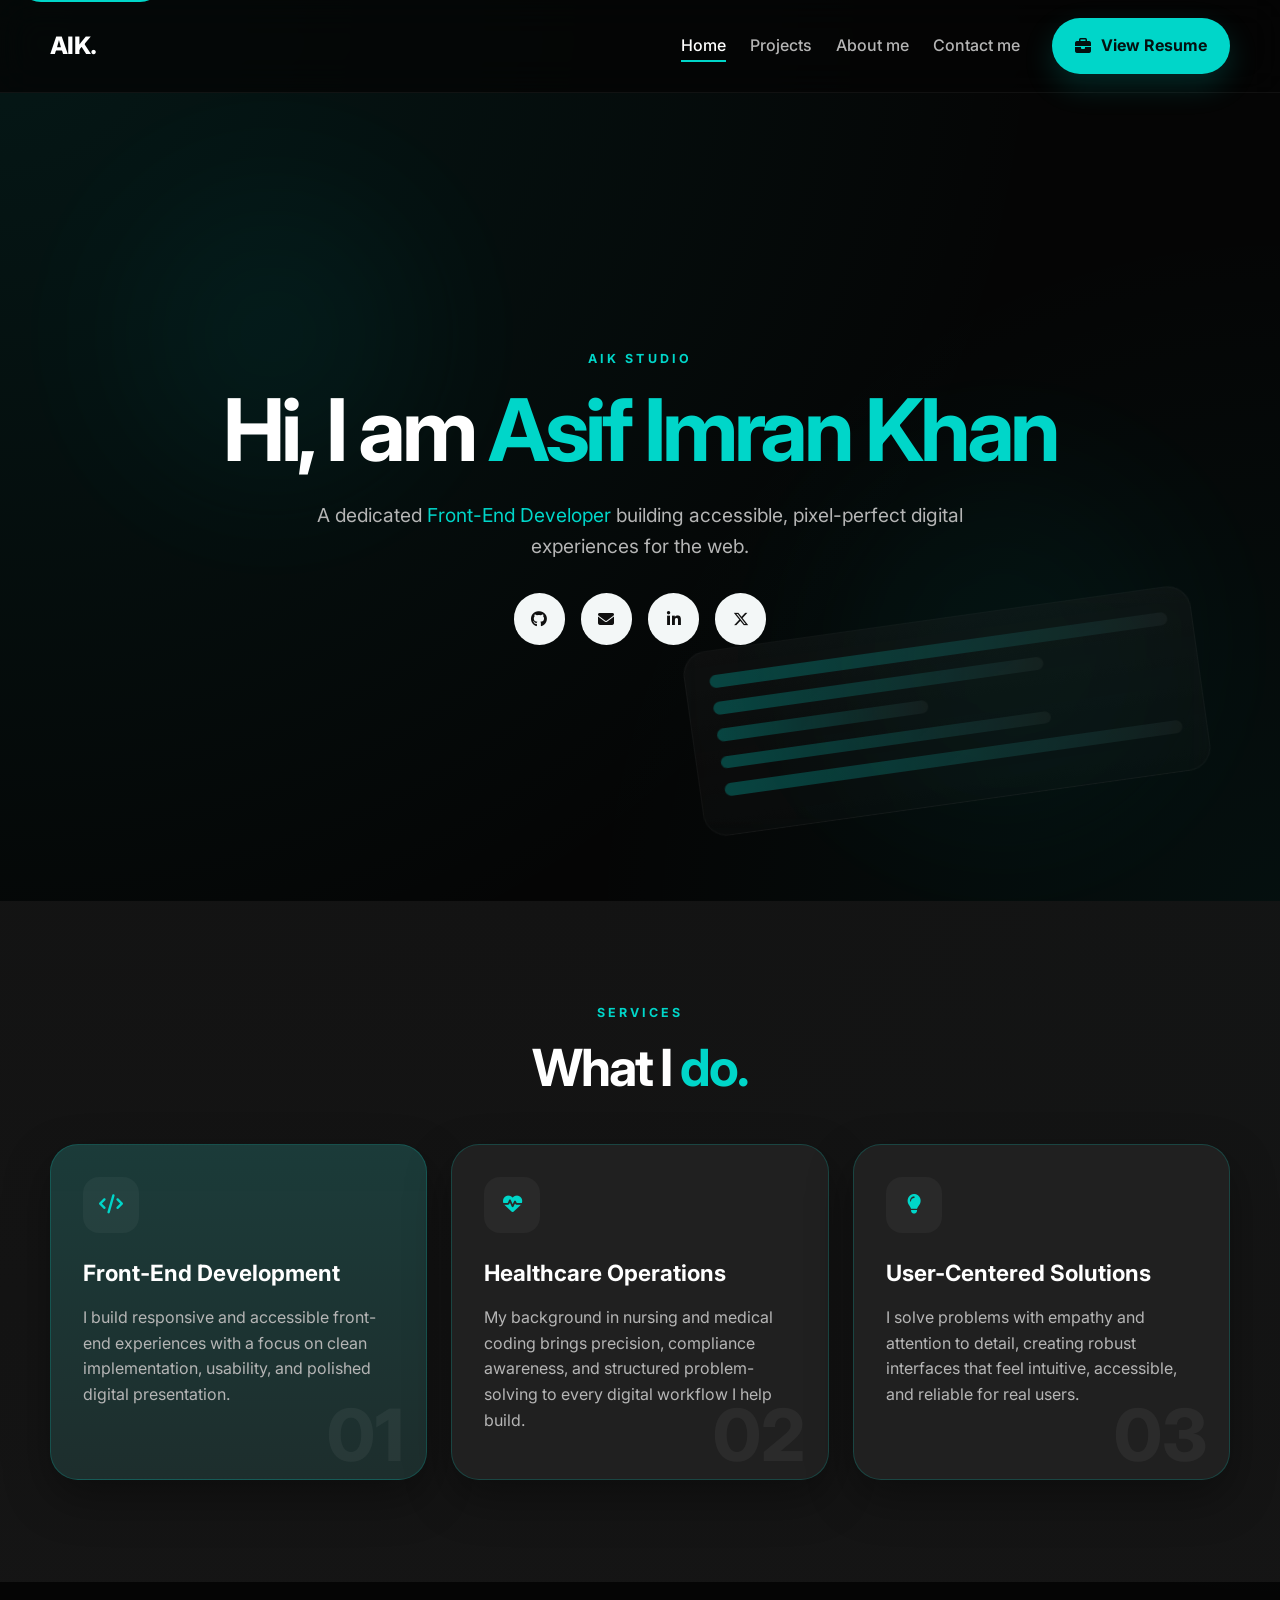
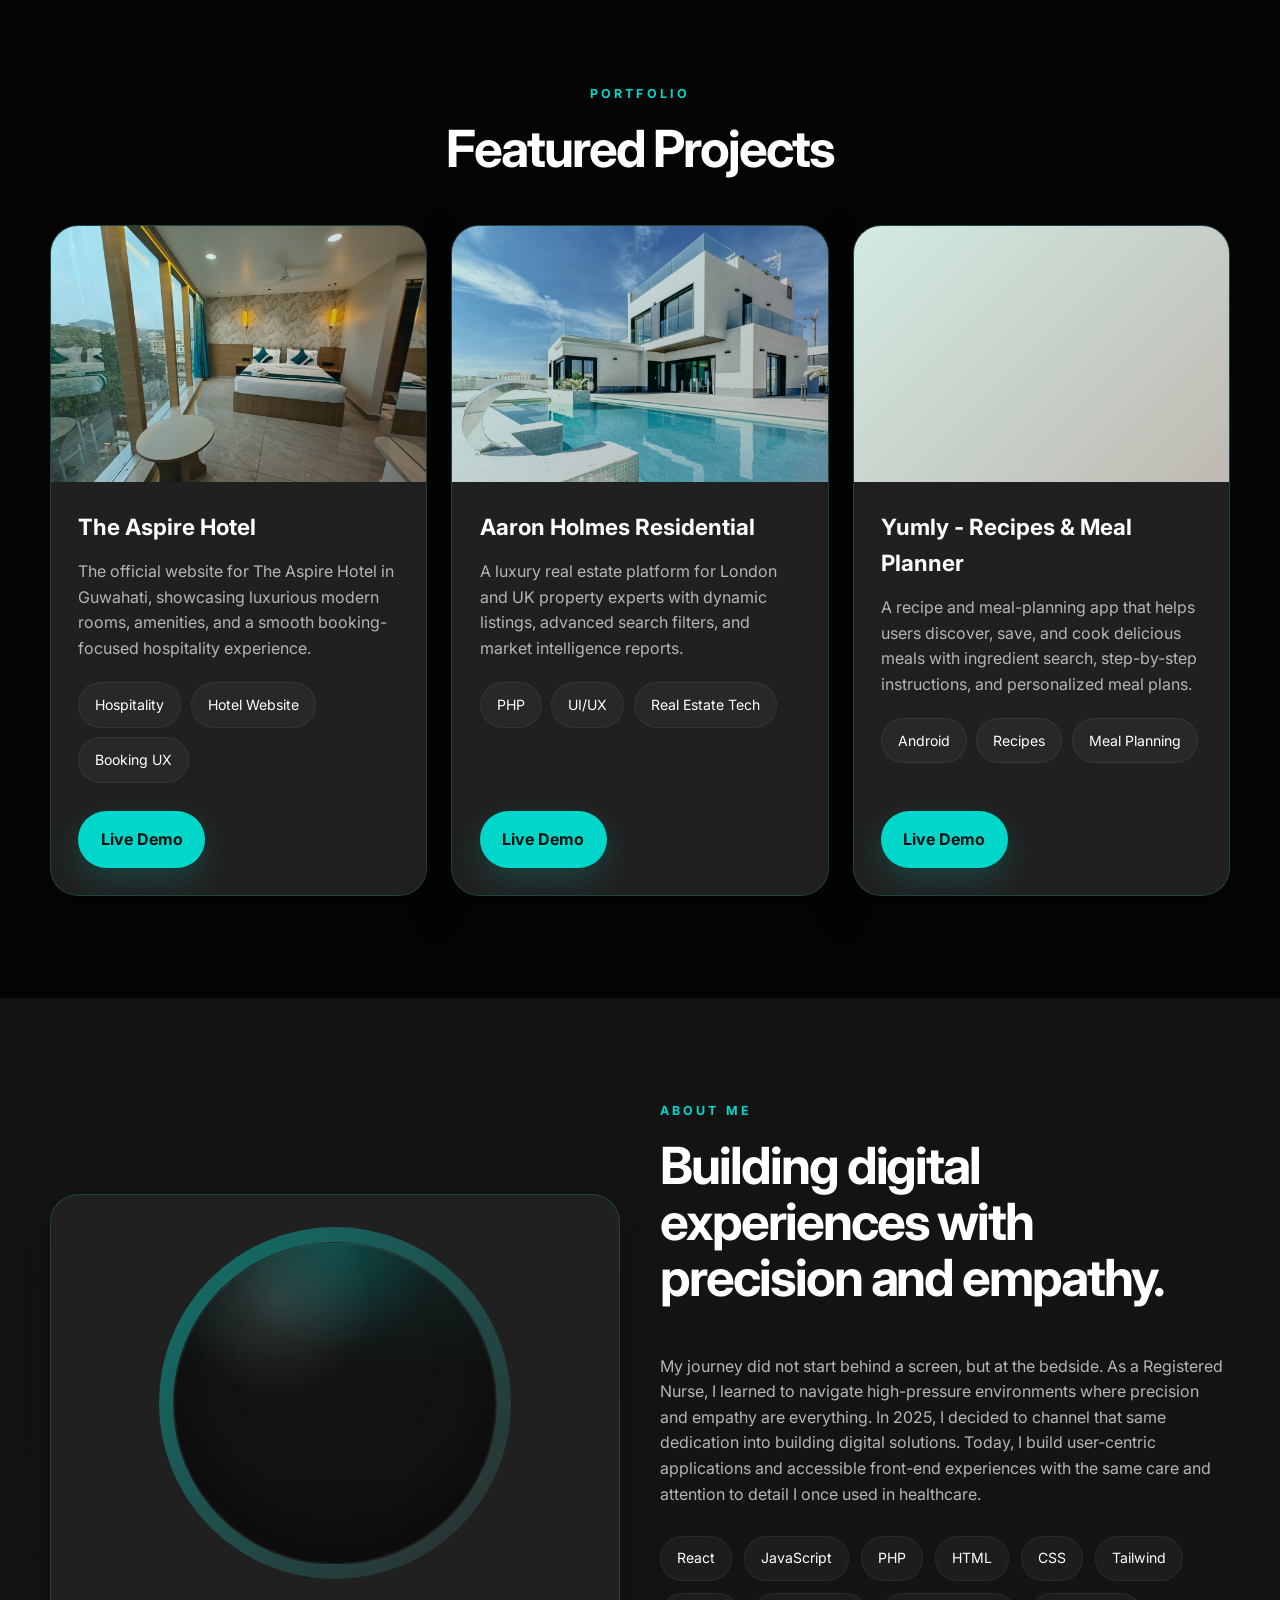
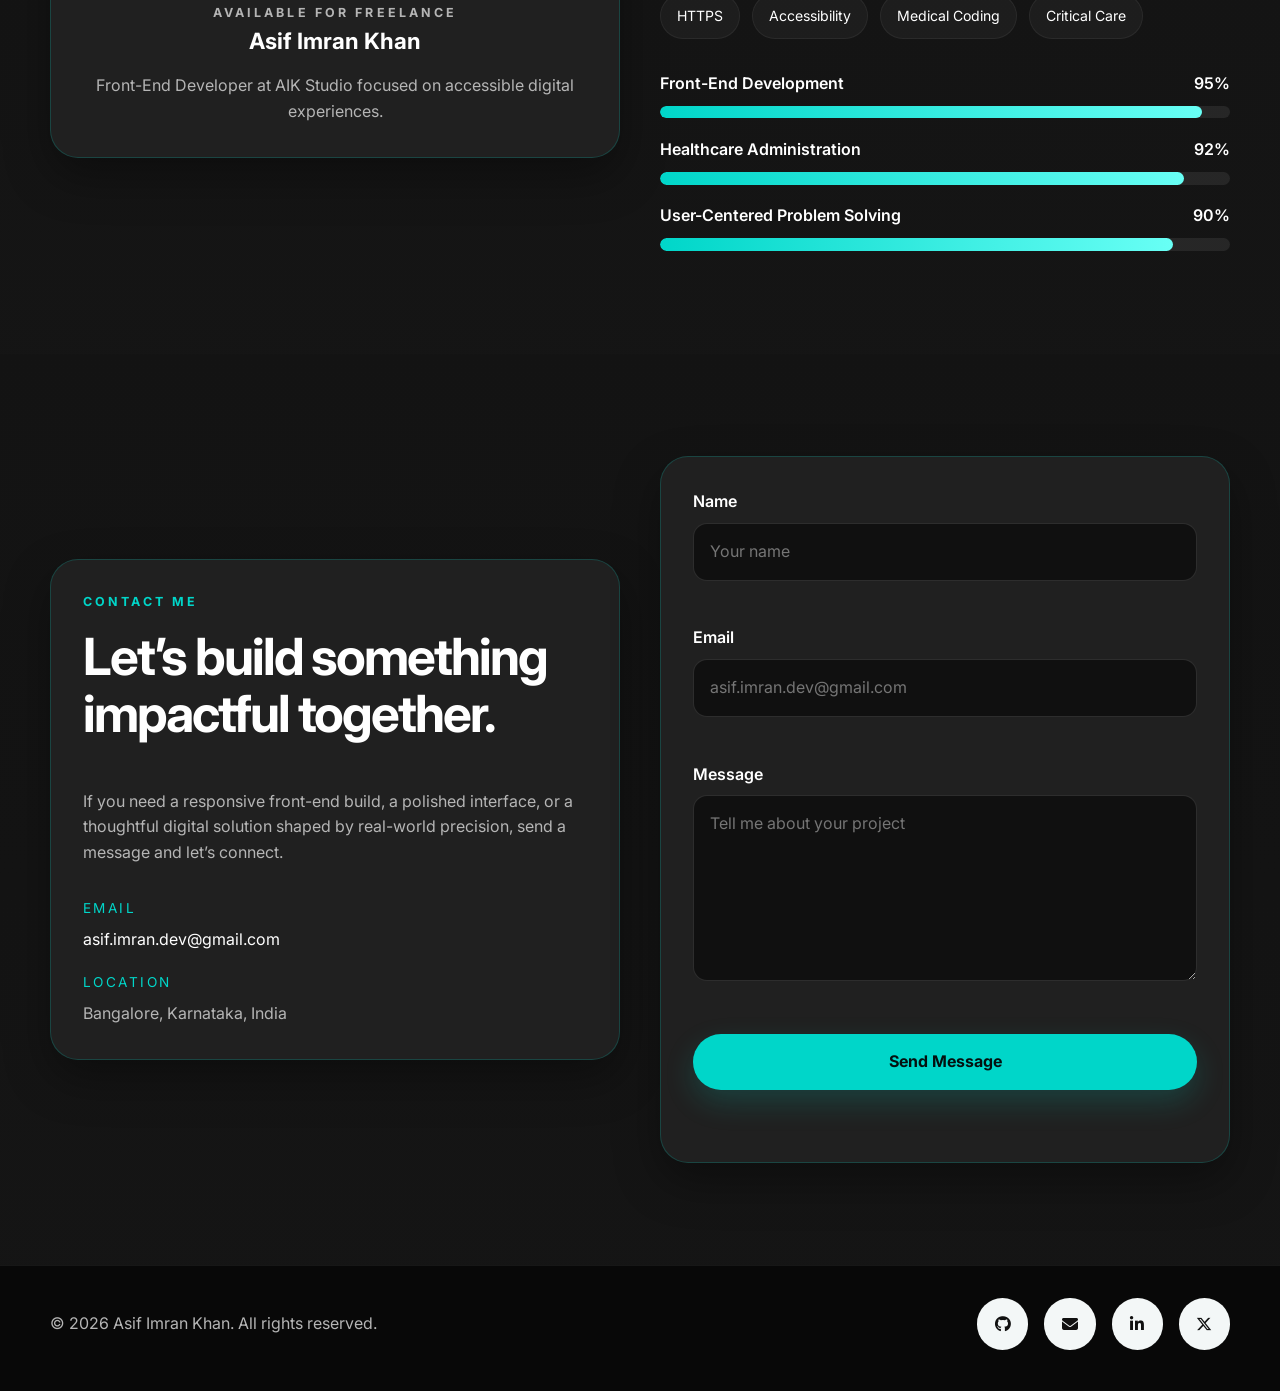
==== commit 2fb1b886: "feat: redesign mobile navigation to a bottom-fixed docking bar with improved layout responsiveness" ====
--- a/index.html
+++ b/index.html
@@ -46,7 +46,7 @@
         <div class="nav-panel" id="nav-menu" aria-hidden="true">
           <ul class="nav-links">
             <li><a class="nav-link active" href="#home">Home</a></li>
-            <li><a class="nav-link" href="#projects">Featured projects</a></li>
+            <li><a class="nav-link" href="#projects">Projects</a></li>
             <li><a class="nav-link" href="#about">About me</a></li>
             <li><a class="nav-link" href="#contact">Contact me</a></li>
           </ul>
--- a/css/style.css
+++ b/css/style.css
@@ -36,6 +36,7 @@
     var(--bg);
   color: var(--text);
   line-height: 1.6;
+  overflow-x: clip;
 }
 
 .skip-link {
@@ -84,12 +85,12 @@
 }
 
 .container {
-  width: min(calc(100% - 2rem), var(--container));
+  width: min(calc(100% - clamp(1.2rem, 4vw, 3rem)), var(--container));
   margin: 0 auto;
 }
 
 .section {
-  padding: 5.5rem 0;
+  padding: clamp(4.5rem, 8vw, 6.5rem) 0;
   scroll-margin-top: calc(var(--header-height) + 24px);
 }
 
@@ -103,6 +104,7 @@
 }
 
 .navbar {
+  position: relative;
   min-height: var(--header-height);
   display: flex;
   align-items: center;
@@ -221,7 +223,7 @@
 
 .hero {
   position: relative;
-  min-height: calc(100vh - var(--header-height));
+  min-height: calc(100svh - var(--header-height));
   display: flex;
   align-items: center;
   overflow: clip;
@@ -292,7 +294,7 @@
 .hero-content {
   position: relative;
   z-index: 1;
-  max-width: 52rem;
+  max-width: 54rem;
   margin: 0 auto;
   text-align: center;
 }
@@ -325,6 +327,7 @@
   margin: 1.5rem auto 0;
   color: var(--muted);
   font-size: clamp(1rem, 2vw, 1.2rem);
+  text-wrap: pretty;
 }
 
 .social-links {
@@ -406,7 +409,7 @@
 .service-card {
   overflow: hidden;
   padding: 2rem;
-  min-height: 21rem;
+  min-height: clamp(18rem, 30vw, 21rem);
   transition: transform 0.3s ease, border-color 0.3s ease, box-shadow 0.3s ease;
 }
 
@@ -476,7 +479,7 @@
 
 .project-image {
   position: relative;
-  height: 15rem;
+  height: clamp(14rem, 22vw, 16rem);
   display: grid;
   place-items: center;
   font-weight: 700;
@@ -556,7 +559,7 @@
   background: var(--surface);
   border: 1px solid rgba(255, 255, 255, 0.06);
   color: var(--text);
-  font-size: 0.92rem;
+  font-size: 0.88rem;
 }
 
 .project-actions {
@@ -571,7 +574,7 @@
 .contact-grid {
   display: grid;
   grid-template-columns: repeat(2, minmax(0, 1fr));
-  gap: 2rem;
+  gap: clamp(1.5rem, 4vw, 2.5rem);
   align-items: center;
 }
 
@@ -781,6 +784,7 @@
 .site-footer p {
   margin: 0;
   color: var(--muted);
+  text-wrap: balance;
 }
 
 .footer-socials {
@@ -802,14 +806,25 @@
   overflow: hidden;
 }
 
+body.menu-open::before {
+  content: "";
+  position: fixed;
+  inset: 0;
+  z-index: 998;
+  background:
+    radial-gradient(circle at top, rgba(0, 214, 201, 0.08), transparent 24%),
+    rgba(3, 7, 7, 0.58);
+  backdrop-filter: blur(8px);
+}
+
+@media (max-width: 1100px) {
+  .services-grid,
+  .projects-grid {
+    grid-template-columns: repeat(2, minmax(0, 1fr));
+  }
+}
+
 @media (max-width: 1024px) {
-  .services-grid,
-  .projects-grid,
-  .about-grid,
-  .contact-grid {
-    grid-template-columns: 1fr;
-  }
-
   .hero {
     min-height: auto;
     padding-top: 4rem;
@@ -828,65 +843,253 @@
   }
 }
 
+@media (max-width: 900px) {
+  .about-grid,
+  .contact-grid {
+    grid-template-columns: 1fr;
+  }
+
+  .code-window {
+    opacity: 0.35;
+    width: min(24rem, 72vw);
+  }
+}
+
+@media (max-width: 700px) {
+  .services-grid,
+  .projects-grid {
+    grid-template-columns: 1fr;
+  }
+
+  .project-actions {
+    width: 100%;
+  }
+
+  .project-actions .btn {
+    width: 100%;
+  }
+}
+
 @media (max-width: 820px) {
+  .site-header {
+    position: fixed;
+    top: auto;
+    bottom: 0;
+    left: 0;
+    width: 100%;
+    min-height: 0;
+    background: transparent;
+    border-bottom: 0;
+    backdrop-filter: none;
+    z-index: 1000;
+    pointer-events: none;
+  }
+
+  .navbar {
+    min-height: 0;
+    padding: 0;
+  }
+
+  .logo {
+    display: none;
+  }
+
   .menu-toggle {
-    display: inline-flex;
-    z-index: 1001;
+    display: none;
   }
 
   .nav-panel {
-    position: absolute;
-    top: calc(100% + 0.85rem);
-    left: 1rem;
-    right: 1rem;
-    flex-direction: column;
-    align-items: stretch;
-    gap: 1.2rem;
-    padding: 1.25rem;
-    background: rgba(21, 21, 21, 0.98);
-    border: 1px solid rgba(255, 255, 255, 0.08);
-    border-radius: 22px;
-    box-shadow: var(--shadow);
-    opacity: 0;
-    visibility: hidden;
-    transform: translateY(-10px);
-    transition: opacity 0.25s ease, transform 0.25s ease, visibility 0.25s ease;
-  }
-
-  .nav-panel.is-open {
+    position: fixed;
+    left: 50%;
+    right: auto;
+    bottom: calc(0.8rem + env(safe-area-inset-bottom));
+    top: auto;
+    z-index: 1002;
+    display: flex;
+    flex-direction: row;
+    align-items: flex-end;
+    justify-content: center;
+    gap: 0;
+    width: min(calc(100% - 24px), 23.5rem);
+    max-width: 23.5rem;
+    padding: 0;
+    background: transparent;
+    border: 0;
+    border-radius: 0;
+    box-shadow: none;
     opacity: 1;
     visibility: visible;
-    transform: translateY(0);
+    transform: translateX(-50%);
+    transition: none;
+    pointer-events: auto;
+    will-change: transform;
   }
 
   .nav-links {
-    flex-direction: column;
-    align-items: flex-start;
-    gap: 1rem;
+    position: relative;
+    width: 100%;
+    display: grid;
+    grid-template-columns: repeat(4, minmax(0, 1fr));
+    gap: 0.28rem;
+    padding: 0.5rem;
+    margin: 0;
+    background:
+      radial-gradient(circle at top center, rgba(255, 255, 255, 0.18), transparent 48%),
+      linear-gradient(180deg, rgba(255, 255, 255, 0.11), rgba(255, 255, 255, 0.03)),
+      linear-gradient(180deg, rgba(10, 18, 18, 0.58), rgba(7, 10, 10, 0.72));
+    border: 1px solid rgba(255, 255, 255, 0.12);
+    border-radius: 999px;
+    box-shadow:
+      0 14px 28px rgba(0, 0, 0, 0.24),
+      0 0 0 1px rgba(0, 214, 201, 0.05),
+      inset 0 1px 0 rgba(255, 255, 255, 0.22),
+      inset 0 -1px 0 rgba(255, 255, 255, 0.03);
+    backdrop-filter: blur(14px) saturate(130%);
+    -webkit-backdrop-filter: blur(14px) saturate(130%);
+    overflow: hidden;
+  }
+
+  .nav-links::before {
+    content: "";
+    position: absolute;
+    left: 7%;
+    right: 7%;
+    top: 0.08rem;
+    height: 46%;
+    border-radius: 999px;
+    background: linear-gradient(180deg, rgba(255, 255, 255, 0.26), rgba(255, 255, 255, 0.03));
+    pointer-events: none;
+  }
+
+  .nav-links::after {
+    content: "";
+    position: absolute;
+    inset: 0;
+    border-radius: inherit;
+    background:
+      radial-gradient(circle at 50% 120%, rgba(0, 214, 201, 0.12), transparent 42%),
+      radial-gradient(circle at 12% 0%, rgba(255, 255, 255, 0.12), transparent 24%);
+    pointer-events: none;
+    mix-blend-mode: screen;
+  }
+
+  .nav-links li {
+    width: 100%;
+  }
+
+  .nav-link {
+    position: relative;
+    z-index: 1;
+    display: flex;
+    align-items: center;
+    justify-content: center;
+    width: 100%;
+    min-height: 3.5rem;
+    padding: 0.78rem 0.42rem;
+    border: 1px solid transparent;
+    border-radius: 999px;
+    background: transparent;
+    color: rgba(255, 255, 255, 0.76);
+    font-size: 0.74rem;
+    font-weight: 700;
+    text-align: center;
+    line-height: 1.2;
+    letter-spacing: 0;
+    overflow-wrap: anywhere;
+    transition:
+      background-color 0.16s ease,
+      border-color 0.16s ease,
+      box-shadow 0.16s ease,
+      color 0.16s ease,
+      transform 0.16s ease,
+      opacity 0.16s ease;
   }
 
   .nav-link::after {
-    bottom: -0.25rem;
+    content: none;
+  }
+
+  .nav-link:hover,
+  .nav-link.active,
+  .nav-link[aria-current="page"] {
+    background:
+      linear-gradient(180deg, rgba(255, 255, 255, 0.2), rgba(255, 255, 255, 0.07)),
+      linear-gradient(180deg, rgba(0, 214, 201, 0.16), rgba(0, 214, 201, 0.07));
+    border-color: rgba(255, 255, 255, 0.16);
+    color: var(--text);
+    box-shadow:
+      inset 0 1px 0 rgba(255, 255, 255, 0.22),
+      inset 0 -1px 0 rgba(255, 255, 255, 0.04),
+      0 6px 14px rgba(0, 214, 201, 0.08);
+    transform: translateY(-1px);
+  }
+
+  .nav-link:focus-visible {
+    outline: 2px solid rgba(255, 255, 255, 0.22);
+    outline-offset: -2px;
   }
 
   .resume-btn {
+    display: none;
+  }
+
+  main {
+    padding-bottom: calc(6.2rem + env(safe-area-inset-bottom));
+  }
+
+  .site-footer {
+    padding-bottom: calc(7rem + env(safe-area-inset-bottom));
+  }
+
+  .footer-content {
+    align-items: center;
+    text-align: center;
+  }
+
+  .footer-socials {
     justify-content: center;
   }
-
-  .menu-toggle[aria-expanded="true"] span:nth-child(1) {
-    transform: translateY(7px) rotate(45deg);
-  }
-
-  .menu-toggle[aria-expanded="true"] span:nth-child(2) {
-    opacity: 0;
-  }
-
-  .menu-toggle[aria-expanded="true"] span:nth-child(3) {
-    transform: translateY(-7px) rotate(-45deg);
-  }
+}
+
+@media (max-width: 480px) {
+  .nav-panel {
+    width: min(calc(100% - 18px), 21.5rem);
+    max-width: 21.5rem;
+    bottom: calc(0.6rem + env(safe-area-inset-bottom));
+  }
+
+  .nav-links {
+    gap: 0.2rem;
+    padding: 0.42rem;
+  }
+
+  .nav-link {
+    min-height: 3.2rem;
+    padding: 0.66rem 0.24rem;
+    font-size: 0.66rem;
+    line-height: 1.15;
+  }
+
 }
 
 @media (max-width: 640px) {
+  .nav-panel {
+    left: 50%;
+    right: auto;
+    bottom: calc(0.65rem + env(safe-area-inset-bottom));
+    width: min(calc(100% - 20px), 22rem);
+    max-width: 22rem;
+  }
+
+  main {
+    padding-bottom: calc(5.8rem + env(safe-area-inset-bottom));
+  }
+
+  .site-footer {
+    padding-top: 1.8rem;
+    padding-bottom: calc(6.3rem + env(safe-area-inset-bottom));
+  }
+
   .section {
     padding: 4.5rem 0;
   }
@@ -897,6 +1100,17 @@
 
   .navbar {
     min-height: 82px;
+  }
+
+  .nav-links {
+    gap: 0.22rem;
+    padding: 0.45rem;
+  }
+
+  .nav-link {
+    min-height: 3.3rem;
+    padding: 0.7rem 0.35rem;
+    font-size: 0.7rem;
   }
 
   .hero-text {
@@ -920,13 +1134,42 @@
     padding: 1.35rem;
   }
 
+  .tech-tags span,
+  .skills span {
+    font-size: 0.82rem;
+    padding: 0.58rem 0.88rem;
+  }
+
   .footer-content {
     flex-direction: column;
     text-align: center;
+    gap: 1.1rem;
   }
 
   .contact-info {
     gap: 1rem;
+  }
+}
+
+@media (min-width: 641px) and (max-width: 820px) {
+  .nav-panel {
+    width: min(calc(100% - 28px), 25rem);
+    max-width: 25rem;
+  }
+
+  .nav-links {
+    gap: 0.32rem;
+    padding: 0.58rem;
+  }
+
+  .nav-link {
+    min-height: 3.7rem;
+    padding: 0.82rem 0.5rem;
+    font-size: 0.78rem;
+  }
+
+  main {
+    padding-bottom: calc(6.5rem + env(safe-area-inset-bottom));
   }
 }
 
@@ -946,4 +1189,8 @@
     opacity: 1;
     transform: none;
   }
-}
+
+  .nav-link {
+    transition: none !important;
+  }
+}
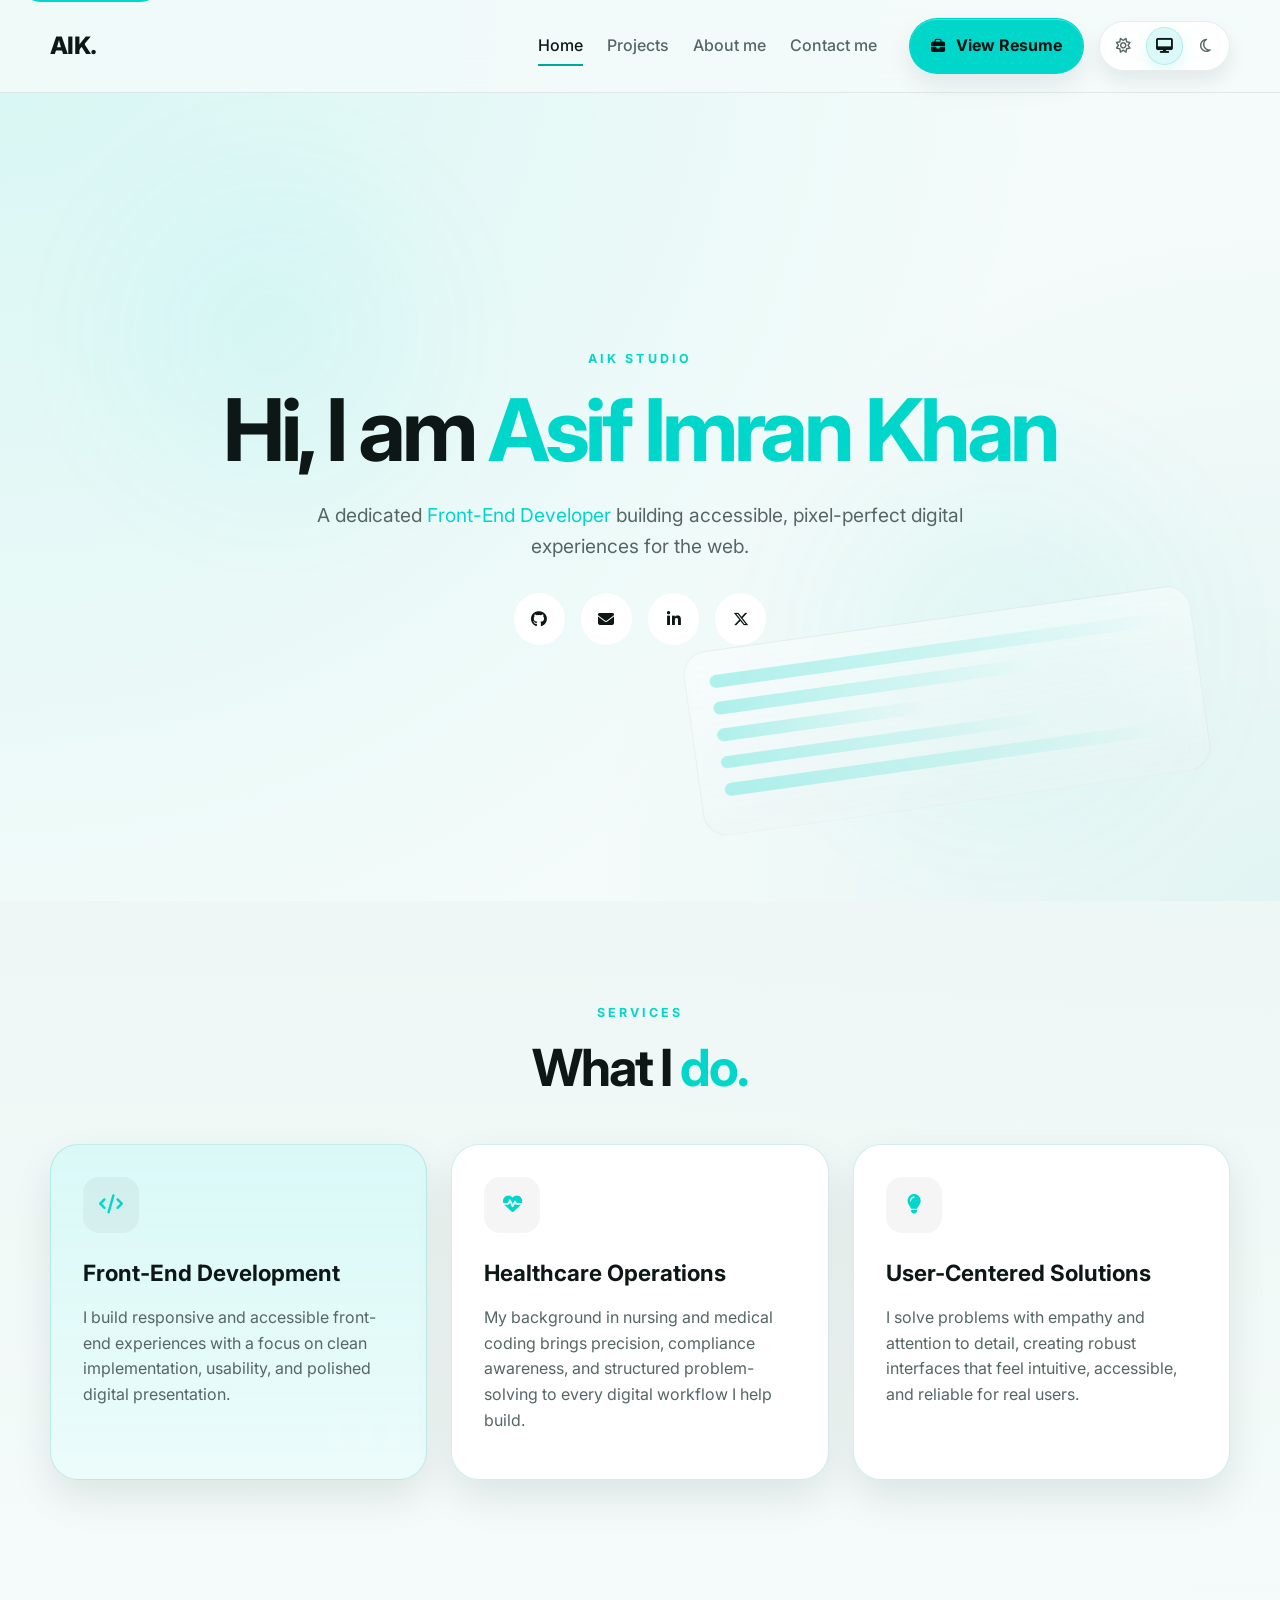
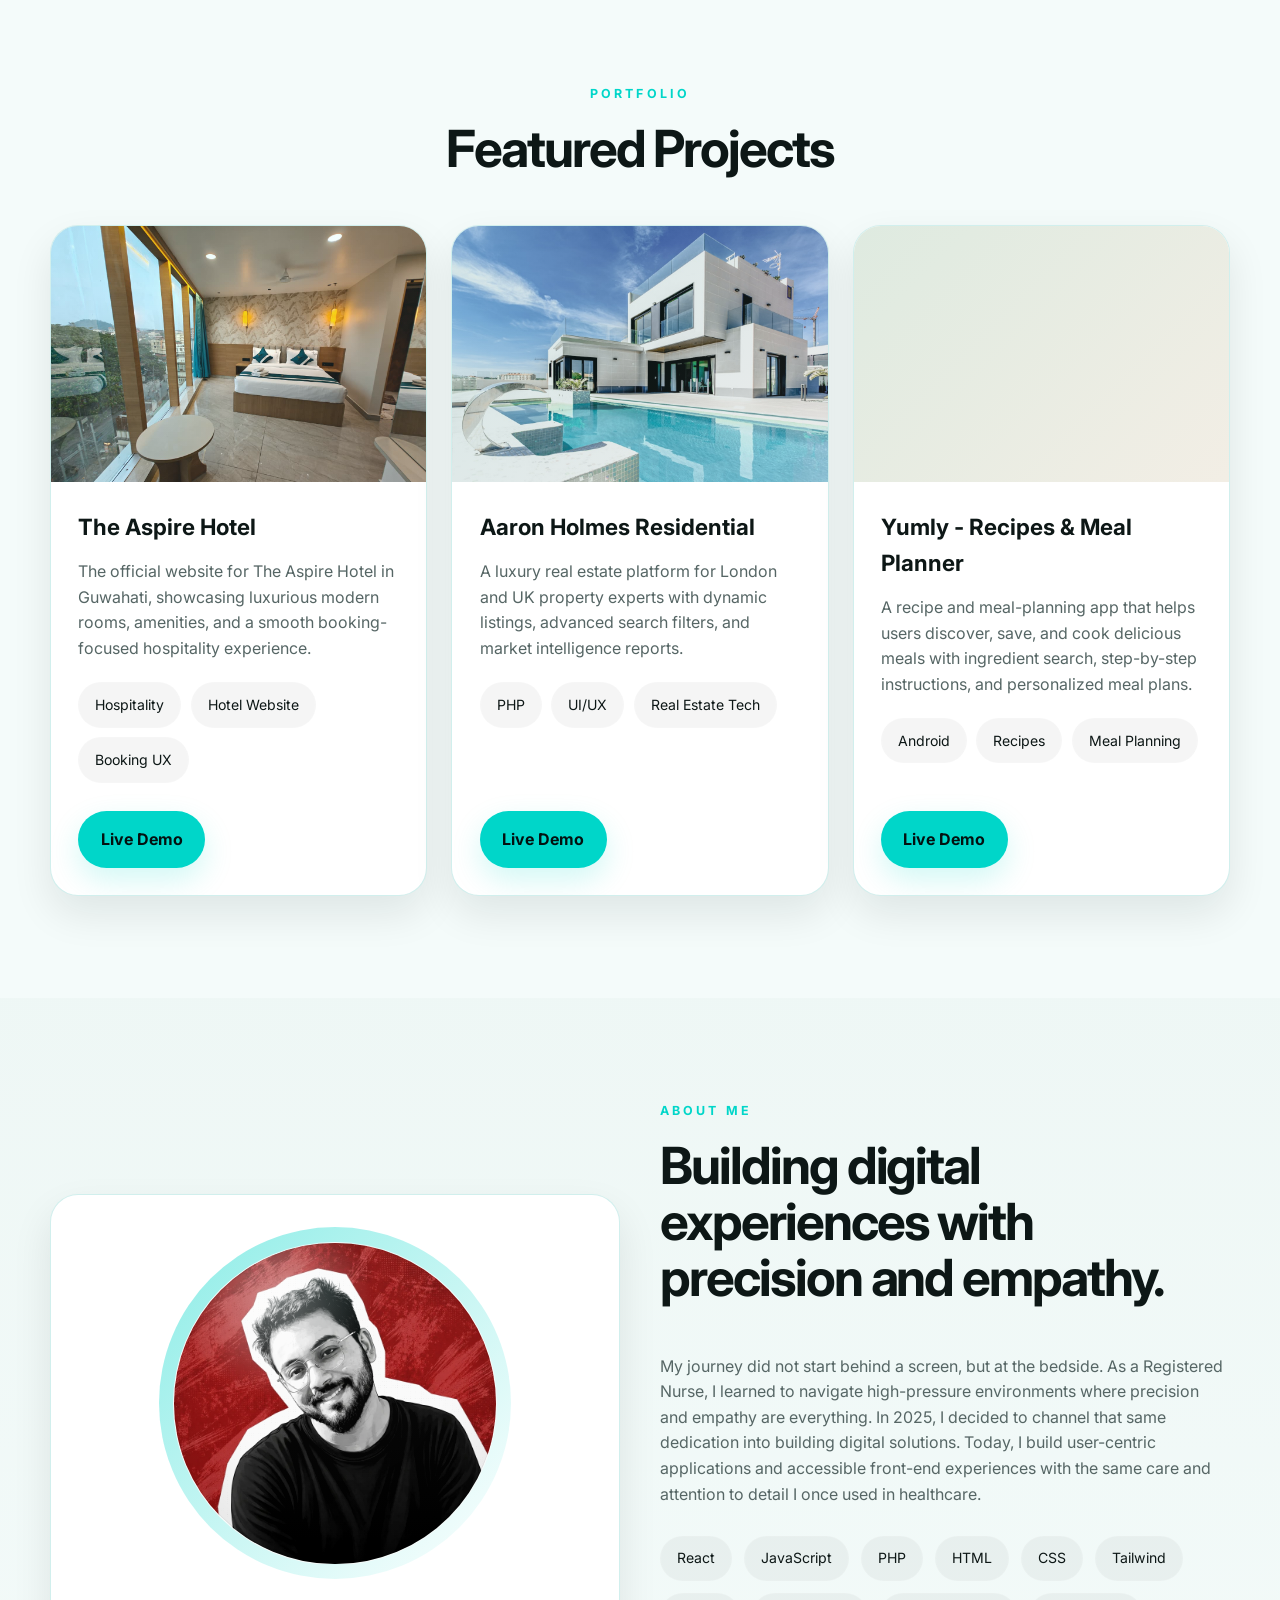
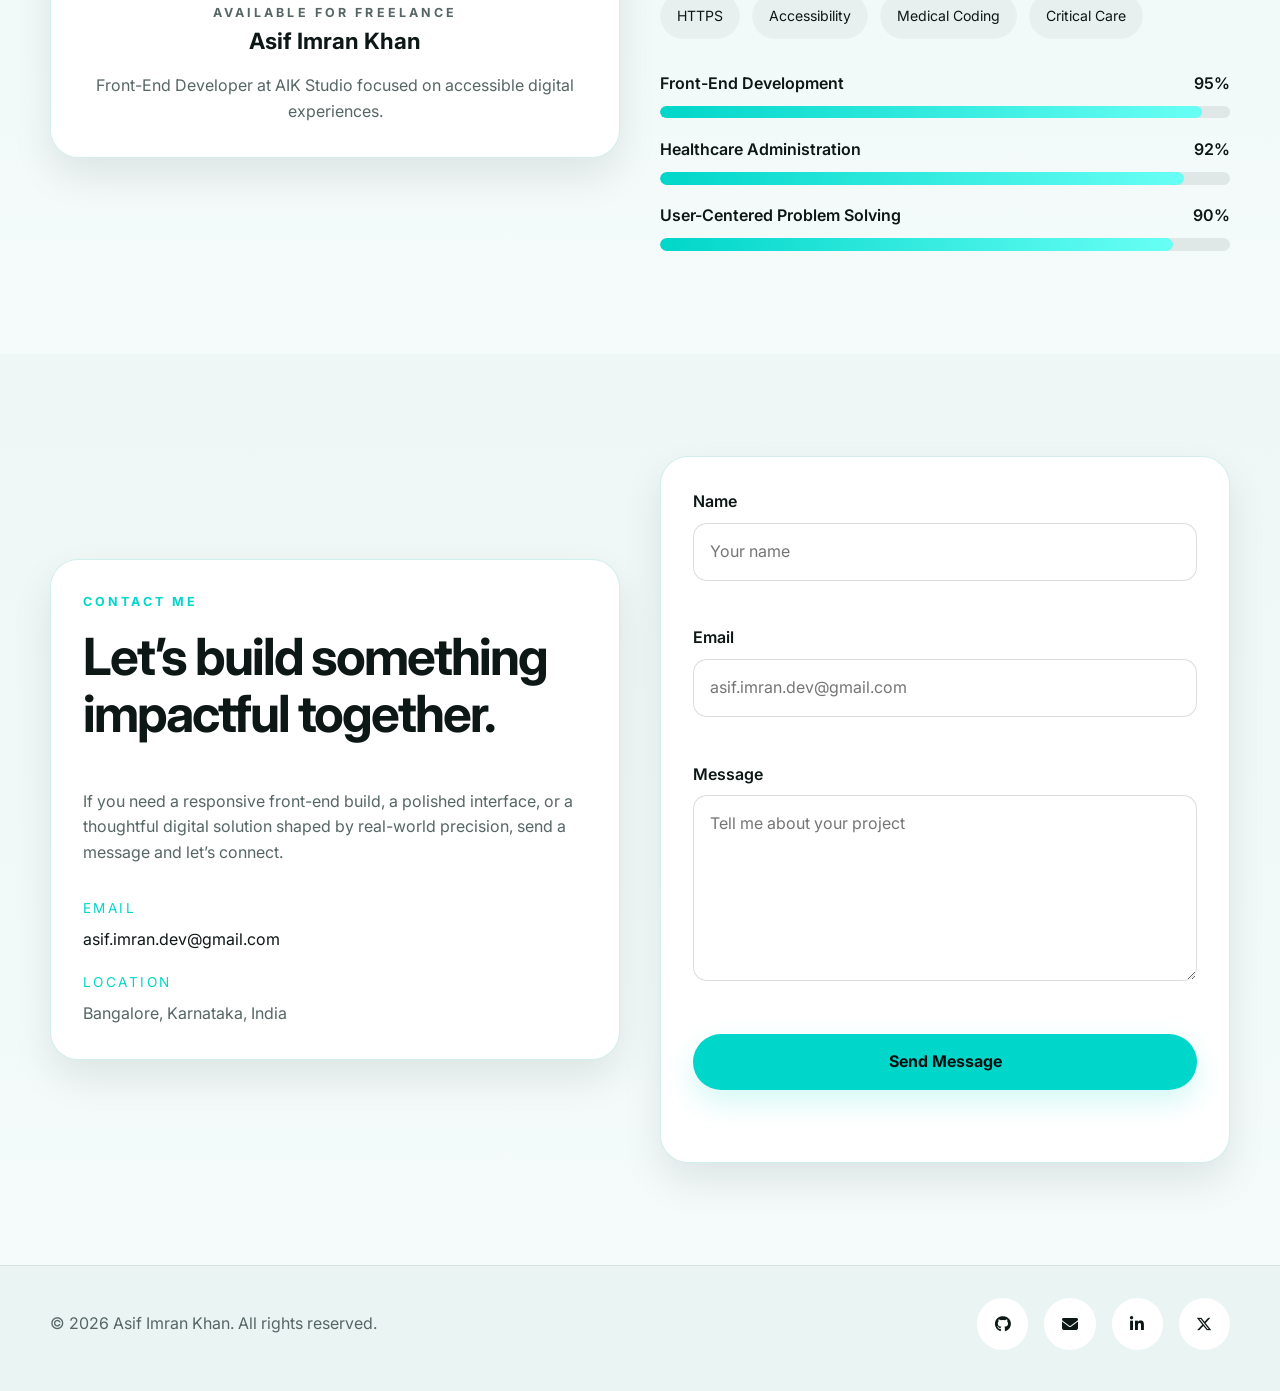
==== commit 37fac110: "feat: implement multi-theme support and modernize navigation header with theme switcher" ====
--- a/index.html
+++ b/index.html
@@ -8,6 +8,10 @@
     content="AIK — Asif Imran Khan. Front-End Developer. Crafting accessible, pixel-perfect digital experiences."
   >
   <title>Asif Imran Khan | Front-End Developer</title>
+  <link
+    rel="icon"
+    href='data:image/svg+xml;utf8,<svg xmlns="http://www.w3.org/2000/svg" viewBox="0 0 64 64"><rect width="64" height="64" rx="18" fill="%23050505"/><text x="50%" y="54%" text-anchor="middle" dominant-baseline="middle" font-family="Inter,Arial,sans-serif" font-size="28" font-weight="800" fill="%2300d6c9">A</text></svg>'
+  >
   <link rel="preconnect" href="https://fonts.googleapis.com">
   <link rel="preconnect" href="https://fonts.gstatic.com" crossorigin>
   <link
@@ -21,6 +25,18 @@
     crossorigin="anonymous"
     referrerpolicy="no-referrer"
   >
+  <script>
+    (() => {
+      const storageKey = "theme-preference";
+      const root = document.documentElement;
+      const media = window.matchMedia("(prefers-color-scheme: dark)");
+      const saved = localStorage.getItem(storageKey) || "system";
+      const resolved = saved === "system" ? (media.matches ? "dark" : "light") : saved;
+      root.dataset.themePreference = saved;
+      root.dataset.theme = resolved;
+      root.style.colorScheme = resolved;
+    })();
+  </script>
   <link rel="stylesheet" href="css/style.css">
   <script src="js/script.js" defer></script>
 </head>
@@ -31,34 +47,74 @@
       <nav class="navbar" aria-label="Primary navigation">
         <a class="logo" href="#home" aria-label="AIK home">AIK.</a>
 
-        <button
-          class="menu-toggle"
-          type="button"
-          aria-expanded="false"
-          aria-controls="nav-menu"
-          aria-label="Open navigation menu"
-        >
-          <span></span>
-          <span></span>
-          <span></span>
-        </button>
-
         <div class="nav-panel" id="nav-menu" aria-hidden="true">
           <ul class="nav-links">
-            <li><a class="nav-link active" href="#home">Home</a></li>
-            <li><a class="nav-link" href="#projects">Projects</a></li>
-            <li><a class="nav-link" href="#about">About me</a></li>
-            <li><a class="nav-link" href="#contact">Contact me</a></li>
+            <li>
+              <a class="nav-link active" href="#home">
+                <i class="nav-link-icon fa-solid fa-house" aria-hidden="true"></i>
+                <span>Home</span>
+              </a>
+            </li>
+            <li>
+              <a class="nav-link" href="#projects">
+                <i class="nav-link-icon fa-solid fa-briefcase" aria-hidden="true"></i>
+                <span>Projects</span>
+              </a>
+            </li>
+            <li>
+              <a class="nav-link" href="#about">
+                <i class="nav-link-icon fa-regular fa-user" aria-hidden="true"></i>
+                <span>About me</span>
+              </a>
+            </li>
+            <li>
+              <a class="nav-link" href="#contact">
+                <i class="nav-link-icon fa-regular fa-envelope" aria-hidden="true"></i>
+                <span>Contact me</span>
+              </a>
+            </li>
           </ul>
 
-          <a class="resume-btn" href="resume.html">
-            <i class="fa-solid fa-briefcase"></i>
-            <span>View Resume</span>
-          </a>
+          <div class="header-actions">
+            <a class="resume-btn" href="resume.html">
+              <i class="fa-solid fa-briefcase"></i>
+              <span>View Resume</span>
+            </a>
+
+            <div class="theme-switcher" aria-label="Appearance settings" role="group">
+              <button class="theme-option" type="button" data-theme-option="light" aria-label="Light mode">
+                <i class="fa-regular fa-sun"></i>
+                <span>Light</span>
+              </button>
+              <button class="theme-option" type="button" data-theme-option="system" aria-label="System mode">
+                <i class="fa-solid fa-desktop"></i>
+                <span>System</span>
+              </button>
+              <button class="theme-option" type="button" data-theme-option="dark" aria-label="Dark mode">
+                <i class="fa-regular fa-moon"></i>
+                <span>Dark</span>
+              </button>
+            </div>
+          </div>
         </div>
       </nav>
     </div>
   </header>
+
+  <div class="mobile-theme-fab" aria-label="Appearance settings" role="group">
+    <button class="theme-option" type="button" data-theme-option="light" aria-label="Light mode">
+      <i class="fa-regular fa-sun"></i>
+      <span>Light</span>
+    </button>
+    <button class="theme-option" type="button" data-theme-option="system" aria-label="System mode">
+      <i class="fa-solid fa-desktop"></i>
+      <span>System</span>
+    </button>
+    <button class="theme-option" type="button" data-theme-option="dark" aria-label="Dark mode">
+      <i class="fa-regular fa-moon"></i>
+      <span>Dark</span>
+    </button>
+  </div>
 
   <main id="main-content">
     <section class="hero section" id="home">
@@ -346,19 +402,19 @@
           <form class="contact-form" id="contact-form" novalidate>
             <div class="form-group">
               <label for="name">Name</label>
-              <input id="name" name="name" type="text" placeholder="Your name">
+              <input id="name" name="name" type="text" placeholder="Your name" autocomplete="name" required>
               <small class="error-message"></small>
             </div>
 
             <div class="form-group">
               <label for="email">Email</label>
-              <input id="email" name="email" type="email" placeholder="asif.imran.dev@gmail.com">
+              <input id="email" name="email" type="email" placeholder="asif.imran.dev@gmail.com" autocomplete="email" inputmode="email" required>
               <small class="error-message"></small>
             </div>
 
             <div class="form-group">
               <label for="message">Message</label>
-              <textarea id="message" name="message" rows="6" placeholder="Tell me about your project"></textarea>
+              <textarea id="message" name="message" rows="6" placeholder="Tell me about your project" required></textarea>
               <small class="error-message"></small>
             </div>
 
--- a/css/style.css
+++ b/css/style.css
@@ -15,6 +15,97 @@
   --radius-sm: 14px;
   --container: 1180px;
   --header-height: 92px;
+  --bg-glow-1: rgba(0, 214, 201, 0.09);
+  --bg-glow-2: rgba(0, 214, 201, 0.05);
+  --header-bg: rgba(5, 5, 5, 0.78);
+  --header-border: rgba(255, 255, 255, 0.05);
+  --code-bg: linear-gradient(180deg, rgba(32, 32, 32, 0.5), rgba(32, 32, 32, 0.15));
+  --code-border: rgba(255, 255, 255, 0.06);
+  --social-bg: #f3f7f7;
+  --social-color: #101010;
+  --social-hover-shadow: rgba(0, 214, 201, 0.2);
+  --section-gradient: linear-gradient(180deg, rgba(21, 21, 21, 0.88), rgba(21, 21, 21, 0.98));
+  --input-bg: #101010;
+  --input-border: rgba(255, 255, 255, 0.12);
+  --footer-bg: #080808;
+  --footer-border: rgba(255, 255, 255, 0.06);
+  --bottom-nav-bg-1: rgba(255, 255, 255, 0.11);
+  --bottom-nav-bg-2: rgba(255, 255, 255, 0.035);
+  --bottom-nav-bg-3: rgba(9, 17, 17, 0.62);
+  --bottom-nav-bg-4: rgba(6, 10, 10, 0.8);
+  --bottom-nav-border: rgba(255, 255, 255, 0.13);
+  --bottom-nav-shadow: 0 16px 34px rgba(0, 0, 0, 0.22);
+  --bottom-nav-highlight: rgba(255, 255, 255, 0.2);
+  --bottom-nav-highlight-soft: rgba(255, 255, 255, 0.08);
+  --bottom-nav-active-1: rgba(255, 255, 255, 0.16);
+  --bottom-nav-active-2: rgba(255, 255, 255, 0.05);
+  --bottom-nav-active-3: rgba(0, 214, 201, 0.19);
+  --bottom-nav-active-4: rgba(0, 214, 201, 0.08);
+  --bottom-nav-active-border: rgba(255, 255, 255, 0.12);
+  --bottom-nav-active-shadow: 0 6px 14px rgba(0, 214, 201, 0.08);
+  --bottom-nav-text: rgba(255, 255, 255, 0.78);
+  --bottom-nav-text-active: #ffffff;
+  --bottom-nav-focus: rgba(255, 255, 255, 0.22);
+  --bottom-nav-item-radius: 999px;
+  --bottom-nav-item-min-height: 3.45rem;
+  --bottom-nav-item-font-size: 0.71rem;
+  --bottom-nav-gap: 0.24rem;
+  --bottom-nav-padding: 0.42rem;
+  --theme-switcher-bg: rgba(255, 255, 255, 0.05);
+  --theme-switcher-border: rgba(255, 255, 255, 0.08);
+  --theme-switcher-text: var(--muted);
+  --theme-switcher-active-bg: rgba(0, 214, 201, 0.16);
+  --theme-switcher-active-border: rgba(0, 214, 201, 0.24);
+  --theme-switcher-active-text: var(--text);
+}
+
+:root[data-theme="light"] {
+  --bg: #f4fbfa;
+  --section-bg: #eef7f5;
+  --card-bg: #ffffff;
+  --surface: rgba(4, 17, 16, 0.04);
+  --surface-strong: rgba(4, 17, 16, 0.08);
+  --text: #0d1716;
+  --muted: #566665;
+  --border: rgba(0, 167, 157, 0.18);
+  --shadow: 0 18px 40px rgba(3, 18, 17, 0.09);
+  --bg-glow-1: rgba(0, 214, 201, 0.12);
+  --bg-glow-2: rgba(0, 167, 157, 0.08);
+  --header-bg: rgba(244, 251, 250, 0.82);
+  --header-border: rgba(3, 18, 17, 0.08);
+  --code-bg: linear-gradient(180deg, rgba(255, 255, 255, 0.82), rgba(235, 245, 243, 0.62));
+  --code-border: rgba(3, 18, 17, 0.08);
+  --social-bg: rgba(255, 255, 255, 0.96);
+  --social-color: #0d1716;
+  --social-hover-shadow: rgba(0, 167, 157, 0.16);
+  --section-gradient: linear-gradient(180deg, rgba(238, 247, 245, 0.96), rgba(244, 251, 250, 0.98));
+  --input-bg: #ffffff;
+  --input-border: rgba(3, 18, 17, 0.14);
+  --footer-bg: #eaf5f3;
+  --footer-border: rgba(3, 18, 17, 0.08);
+  --bottom-nav-bg-1: rgba(255, 255, 255, 0.78);
+  --bottom-nav-bg-2: rgba(255, 255, 255, 0.46);
+  --bottom-nav-bg-3: rgba(229, 244, 240, 0.9);
+  --bottom-nav-bg-4: rgba(240, 250, 247, 0.96);
+  --bottom-nav-border: rgba(255, 255, 255, 0.74);
+  --bottom-nav-shadow: 0 18px 38px rgba(6, 27, 26, 0.12);
+  --bottom-nav-highlight: rgba(255, 255, 255, 0.88);
+  --bottom-nav-highlight-soft: rgba(255, 255, 255, 0.38);
+  --bottom-nav-active-1: rgba(255, 255, 255, 0.96);
+  --bottom-nav-active-2: rgba(255, 255, 255, 0.72);
+  --bottom-nav-active-3: rgba(0, 214, 201, 0.14);
+  --bottom-nav-active-4: rgba(0, 214, 201, 0.04);
+  --bottom-nav-active-border: rgba(12, 29, 28, 0.08);
+  --bottom-nav-active-shadow: 0 10px 20px rgba(6, 27, 26, 0.08);
+  --bottom-nav-text: rgba(13, 23, 22, 0.76);
+  --bottom-nav-text-active: #071211;
+  --bottom-nav-focus: rgba(0, 167, 157, 0.28);
+  --theme-switcher-bg: rgba(255, 255, 255, 0.88);
+  --theme-switcher-border: rgba(3, 18, 17, 0.08);
+  --theme-switcher-text: var(--muted);
+  --theme-switcher-active-bg: rgba(0, 214, 201, 0.14);
+  --theme-switcher-active-border: rgba(0, 167, 157, 0.16);
+  --theme-switcher-active-text: #0d1716;
 }
 
 *,
@@ -31,8 +122,8 @@
   margin: 0;
   font-family: "Inter", sans-serif;
   background:
-    radial-gradient(circle at top left, rgba(0, 214, 201, 0.09), transparent 22%),
-    radial-gradient(circle at right 20%, rgba(0, 214, 201, 0.05), transparent 18%),
+    radial-gradient(circle at top left, var(--bg-glow-1), transparent 22%),
+    radial-gradient(circle at right 20%, var(--bg-glow-2), transparent 18%),
     var(--bg);
   color: var(--text);
   line-height: 1.6;
@@ -99,8 +190,8 @@
   top: 0;
   z-index: 1000;
   backdrop-filter: blur(18px);
-  background: rgba(5, 5, 5, 0.78);
-  border-bottom: 1px solid rgba(255, 255, 255, 0.05);
+  background: var(--header-bg);
+  border-bottom: 1px solid var(--header-border);
 }
 
 .navbar {
@@ -124,6 +215,125 @@
   gap: 2rem;
 }
 
+.header-actions {
+  display: flex;
+  align-items: center;
+  gap: 0.9rem;
+}
+
+.theme-switcher {
+  position: relative;
+  display: inline-flex;
+  align-items: center;
+  gap: 0.2rem;
+  min-height: 3rem;
+  padding: 0.32rem;
+  border-radius: 999px;
+  border: 1px solid var(--theme-switcher-border);
+  background:
+    linear-gradient(180deg, rgba(255, 255, 255, 0.08), rgba(255, 255, 255, 0.02)),
+    var(--theme-switcher-bg);
+  box-shadow:
+    0 10px 22px rgba(0, 0, 0, 0.12),
+    inset 0 1px 0 rgba(255, 255, 255, 0.06);
+  backdrop-filter: blur(10px);
+  -webkit-backdrop-filter: blur(10px);
+  overflow: hidden;
+}
+
+.theme-switcher::before {
+  content: "";
+  position: absolute;
+  inset: 1px;
+  border-radius: inherit;
+  background: linear-gradient(180deg, rgba(255, 255, 255, 0.1), transparent 48%);
+  pointer-events: none;
+  opacity: 0.9;
+}
+
+.mobile-theme-fab {
+  display: none;
+}
+
+.theme-option {
+  position: relative;
+  display: inline-flex;
+  align-items: center;
+  justify-content: center;
+  width: 2.35rem;
+  min-width: 2.35rem;
+  height: 2.35rem;
+  padding: 0;
+  border: 1px solid transparent;
+  border-radius: 999px;
+  background: transparent;
+  color: var(--theme-switcher-text);
+  font-size: 0.84rem;
+  font-weight: 700;
+  transition:
+    color 0.2s ease,
+    background-color 0.2s ease,
+    border-color 0.2s ease,
+    box-shadow 0.2s ease,
+    transform 0.2s ease;
+  -webkit-tap-highlight-color: transparent;
+}
+
+.theme-option i {
+  font-size: 0.94rem;
+}
+
+.theme-option span {
+  position: absolute;
+  width: 1px;
+  height: 1px;
+  padding: 0;
+  margin: -1px;
+  overflow: hidden;
+  clip: rect(0, 0, 0, 0);
+  white-space: nowrap;
+  border: 0;
+}
+
+.theme-option:hover,
+.theme-option[aria-pressed="true"] {
+  color: var(--theme-switcher-active-text);
+  background: var(--theme-switcher-active-bg);
+  border-color: var(--theme-switcher-active-border);
+  box-shadow:
+    inset 0 1px 0 rgba(255, 255, 255, 0.16),
+    0 6px 14px rgba(0, 214, 201, 0.12);
+}
+
+.resume-btn {
+  min-height: 3rem;
+  padding: 0.82rem 1.15rem;
+  border-radius: 999px;
+  box-shadow:
+    0 12px 24px rgba(0, 214, 201, 0.14),
+    inset 0 1px 0 rgba(255, 255, 255, 0.08);
+}
+
+.resume-btn i {
+  font-size: 0.88rem;
+}
+
+:root[data-theme="light"] .resume-btn {
+  box-shadow:
+    0 12px 24px rgba(6, 27, 26, 0.08),
+    inset 0 1px 0 rgba(255, 255, 255, 0.26);
+}
+
+:root[data-theme="light"] .theme-switcher {
+  box-shadow:
+    0 10px 20px rgba(6, 27, 26, 0.08),
+    inset 0 1px 0 rgba(255, 255, 255, 0.3);
+}
+
+:root[data-theme="light"] .theme-switcher::before {
+  opacity: 0.75;
+}
+
 .nav-links {
   list-style: none;
   display: flex;
@@ -135,9 +345,21 @@
 
 .nav-link {
   position: relative;
+  display: inline-flex;
+  align-items: center;
+  gap: 0.5rem;
   color: var(--muted);
   font-weight: 500;
   transition: color 0.25s ease;
+}
+
+.nav-link-icon {
+  display: none;
+  font-size: 0.92rem;
+}
+
+.nav-link span {
+  display: inline-block;
 }
 
 .nav-link::after {
@@ -156,6 +378,54 @@
 .nav-link:hover,
 .nav-link.active {
   color: var(--text);
+}
+
+:root[data-theme="light"] .nav-link::after {
+  background: var(--accent-dark);
+}
+
+:root[data-theme="light"] .project-image {
+  background-color: #dceae7;
+}
+
+:root[data-theme="light"] .project-image::after {
+  background: linear-gradient(135deg, rgba(0, 214, 201, 0.08), rgba(255, 255, 255, 0.1));
+}
+
+:root[data-theme="light"] .project-image-three,
+:root[data-theme="light"] .project-image-three img {
+  background-color: #f1ece2;
+}
+
+:root[data-theme="light"] .avatar-placeholder {
+  background:
+    radial-gradient(circle at top, rgba(0, 214, 201, 0.12), transparent 30%),
+    #f5fbfa;
+}
+
+:root[data-theme="light"] .avatar-placeholder::before {
+  background:
+    radial-gradient(circle at 32% 18%, rgba(255, 255, 255, 0.42), transparent 28%),
+    linear-gradient(180deg, rgba(0, 214, 201, 0.07), rgba(255, 255, 255, 0.03) 40%, rgba(0, 0, 0, 0.08));
+}
+
+:root[data-theme="light"] .avatar-placeholder::after {
+  box-shadow:
+    inset 0 0 0 1px rgba(3, 18, 17, 0.05),
+    inset 0 -36px 55px rgba(0, 0, 0, 0.08);
+}
+
+:root[data-theme="light"] .progress-track {
+  background: rgba(3, 18, 17, 0.08);
+}
+
+:root[data-theme="light"] .btn-secondary {
+  border-color: rgba(3, 18, 17, 0.12);
+}
+
+:root[data-theme="light"] .btn-secondary:hover {
+  border-color: var(--accent-dark);
+  color: var(--accent-dark);
 }
 
 .nav-link:hover::after,
@@ -204,23 +474,6 @@
   color: var(--accent);
 }
 
-.menu-toggle {
-  display: none;
-  flex-direction: column;
-  gap: 0.3rem;
-  padding: 0.35rem;
-  border: 0;
-  background: transparent;
-}
-
-.menu-toggle span {
-  width: 1.5rem;
-  height: 2px;
-  border-radius: 999px;
-  background: var(--text);
-  transition: transform 0.25s ease, opacity 0.25s ease;
-}
-
 .hero {
   position: relative;
   min-height: calc(100svh - var(--header-height));
@@ -263,9 +516,9 @@
   inset: auto 6% 12% auto;
   width: min(32rem, 44vw);
   padding: 1.5rem;
-  border: 1px solid rgba(255, 255, 255, 0.06);
+  border: 1px solid var(--code-border);
   border-radius: 24px;
-  background: linear-gradient(180deg, rgba(32, 32, 32, 0.5), rgba(32, 32, 32, 0.15));
+  background: var(--code-bg);
   backdrop-filter: blur(12px);
   transform: rotate(-8deg);
   opacity: 0.52;
@@ -345,8 +598,8 @@
   align-items: center;
   justify-content: center;
   border-radius: 50%;
-  background: #f3f7f7;
-  color: #101010;
+  background: var(--social-bg);
+  color: var(--social-color);
   border: 1px solid transparent;
   transition:
     transform 0.25s ease,
@@ -359,13 +612,13 @@
   background: var(--accent);
   color: #041110;
   transform: translateY(-4px);
-  box-shadow: 0 12px 25px rgba(0, 214, 201, 0.2);
+  box-shadow: 0 12px 25px var(--social-hover-shadow);
 }
 
 .services,
 .about,
 .contact {
-  background: linear-gradient(180deg, rgba(21, 21, 21, 0.88), rgba(21, 21, 21, 0.98));
+  background: var(--section-gradient);
 }
 
 .section-heading {
@@ -724,8 +977,8 @@
   width: 100%;
   padding: 0.95rem 1rem;
   border-radius: var(--radius-sm);
-  border: 1px solid rgba(255, 255, 255, 0.12);
-  background: #101010;
+  border: 1px solid var(--input-border);
+  background: var(--input-bg);
   color: var(--text);
   outline: none;
   transition: border-color 0.25s ease, box-shadow 0.25s ease;
@@ -770,8 +1023,8 @@
 
 .site-footer {
   padding: 2rem 0 2.6rem;
-  border-top: 1px solid rgba(255, 255, 255, 0.06);
-  background: #080808;
+  border-top: 1px solid var(--footer-border);
+  background: var(--footer-bg);
 }
 
 .footer-content {
@@ -802,21 +1055,6 @@
   transform: translateY(0);
 }
 
-body.menu-open {
-  overflow: hidden;
-}
-
-body.menu-open::before {
-  content: "";
-  position: fixed;
-  inset: 0;
-  z-index: 998;
-  background:
-    radial-gradient(circle at top, rgba(0, 214, 201, 0.08), transparent 24%),
-    rgba(3, 7, 7, 0.58);
-  backdrop-filter: blur(8px);
-}
-
 @media (max-width: 1100px) {
   .services-grid,
   .projects-grid {
@@ -871,6 +1109,10 @@
 }
 
 @media (max-width: 820px) {
+  .header-actions {
+    display: none;
+  }
+
   .site-header {
     position: fixed;
     top: auto;
@@ -891,10 +1133,6 @@
   }
 
   .logo {
-    display: none;
-  }
-
-  .menu-toggle {
     display: none;
   }
 
@@ -923,6 +1161,116 @@
     transition: none;
     pointer-events: auto;
     will-change: transform;
+    filter: drop-shadow(0 10px 22px rgba(0, 0, 0, 0.14));
+  }
+
+  .mobile-theme-fab {
+    position: fixed;
+    right: max(0.8rem, env(safe-area-inset-right));
+    top: calc(0.8rem + env(safe-area-inset-top));
+    bottom: auto;
+    z-index: 1002;
+    isolation: isolate;
+    display: inline-flex;
+    align-items: center;
+    gap: 0.16rem;
+    min-height: 2.7rem;
+    padding: 0.24rem;
+    border-radius: 1.15rem;
+    border: 1px solid rgba(255, 255, 255, 0.12);
+    background:
+      radial-gradient(circle at 18% 0%, rgba(255, 255, 255, 0.24), transparent 34%),
+      linear-gradient(180deg, rgba(255, 255, 255, 0.14), rgba(255, 255, 255, 0.04)),
+      linear-gradient(180deg, rgba(10, 18, 18, 0.74), rgba(7, 10, 10, 0.82));
+    box-shadow:
+      0 12px 20px rgba(0, 0, 0, 0.16),
+      0 0 0 1px rgba(0, 214, 201, 0.04),
+      inset 0 1px 0 rgba(255, 255, 255, 0.12);
+    backdrop-filter: blur(12px) saturate(125%);
+    -webkit-backdrop-filter: blur(12px) saturate(125%);
+    transition:
+      opacity 0.18s ease,
+      transform 0.18s ease,
+      box-shadow 0.18s ease,
+      border-color 0.18s ease;
+  }
+
+  .mobile-theme-fab::before {
+    content: "";
+    position: absolute;
+    inset: 0.06rem;
+    border-radius: inherit;
+    background:
+      linear-gradient(180deg, rgba(255, 255, 255, 0.12), transparent 48%),
+      radial-gradient(circle at 85% 0%, rgba(0, 214, 201, 0.07), transparent 26%);
+    pointer-events: none;
+    z-index: -1;
+  }
+
+  :root[data-theme="light"] .mobile-theme-fab {
+    background:
+      radial-gradient(circle at 18% 0%, rgba(255, 255, 255, 0.5), transparent 34%),
+      linear-gradient(180deg, rgba(255, 255, 255, 0.9), rgba(255, 255, 255, 0.54)),
+      linear-gradient(180deg, rgba(231, 244, 241, 0.84), rgba(245, 250, 249, 0.92));
+    border-color: rgba(3, 18, 17, 0.08);
+    box-shadow:
+      0 12px 20px rgba(6, 27, 26, 0.1),
+      0 0 0 1px rgba(0, 214, 201, 0.04),
+      inset 0 1px 0 rgba(255, 255, 255, 0.34);
+  }
+
+  .mobile-theme-fab .theme-option {
+    width: 2.05rem;
+    min-width: 2.05rem;
+    height: 2.05rem;
+    border-radius: 0.88rem;
+    color: rgba(255, 255, 255, 0.74);
+    transition:
+      transform 0.16s ease,
+      background-color 0.16s ease,
+      box-shadow 0.16s ease,
+      color 0.16s ease,
+      border-color 0.16s ease;
+  }
+
+  .mobile-theme-fab .theme-option i {
+    font-size: 0.86rem;
+  }
+
+  .mobile-theme-fab .theme-option:hover,
+  .mobile-theme-fab .theme-option:active {
+    transform: translateY(-1px);
+  }
+
+  .mobile-theme-fab .theme-option[aria-pressed="true"] {
+    background:
+      linear-gradient(180deg, rgba(255, 255, 255, 0.18), rgba(255, 255, 255, 0.04)),
+      linear-gradient(180deg, rgba(0, 214, 201, 0.2), rgba(0, 214, 201, 0.07));
+    border-color: rgba(255, 255, 255, 0.12);
+    color: var(--text);
+    box-shadow:
+      inset 0 1px 0 rgba(255, 255, 255, 0.18),
+      0 6px 12px rgba(0, 214, 201, 0.1);
+  }
+
+  .mobile-theme-fab .theme-option:focus-visible {
+    outline: 2px solid rgba(255, 255, 255, 0.18);
+    outline-offset: 2px;
+  }
+
+  :root[data-theme="light"] .mobile-theme-fab .theme-option {
+    color: rgba(13, 23, 22, 0.7);
+  }
+
+  :root[data-theme="light"] .mobile-theme-fab .theme-option[aria-pressed="true"] {
+    background:
+      linear-gradient(180deg, rgba(255, 255, 255, 0.7), rgba(255, 255, 255, 0.28)),
+      linear-gradient(180deg, rgba(0, 214, 201, 0.12), rgba(0, 214, 201, 0.05));
+    border-color: rgba(3, 18, 17, 0.08);
+    color: #0d1716;
+    box-shadow:
+      inset 0 1px 0 rgba(255, 255, 255, 0.3),
+      0 6px 12px rgba(6, 27, 26, 0.08);
   }
 
   .nav-links {
@@ -930,72 +1278,63 @@
     width: 100%;
     display: grid;
     grid-template-columns: repeat(4, minmax(0, 1fr));
-    gap: 0.28rem;
-    padding: 0.5rem;
+    gap: var(--bottom-nav-gap);
+    padding: var(--bottom-nav-padding);
     margin: 0;
     background:
-      radial-gradient(circle at top center, rgba(255, 255, 255, 0.18), transparent 48%),
-      linear-gradient(180deg, rgba(255, 255, 255, 0.11), rgba(255, 255, 255, 0.03)),
-      linear-gradient(180deg, rgba(10, 18, 18, 0.58), rgba(7, 10, 10, 0.72));
-    border: 1px solid rgba(255, 255, 255, 0.12);
-    border-radius: 999px;
+      radial-gradient(circle at top center, rgba(255, 255, 255, 0.14), transparent 62%),
+      linear-gradient(180deg, var(--bottom-nav-bg-1), var(--bottom-nav-bg-2)),
+      linear-gradient(180deg, var(--bottom-nav-bg-3), var(--bottom-nav-bg-4));
+    border: 1px solid var(--bottom-nav-border);
+    border-radius: 1.7rem;
     box-shadow:
-      0 14px 28px rgba(0, 0, 0, 0.24),
-      0 0 0 1px rgba(0, 214, 201, 0.05),
-      inset 0 1px 0 rgba(255, 255, 255, 0.22),
-      inset 0 -1px 0 rgba(255, 255, 255, 0.03);
-    backdrop-filter: blur(14px) saturate(130%);
-    -webkit-backdrop-filter: blur(14px) saturate(130%);
+      var(--bottom-nav-shadow),
+      inset 0 1px 0 var(--bottom-nav-highlight),
+      inset 0 -1px 0 var(--bottom-nav-highlight-soft);
+    backdrop-filter: blur(14px) saturate(128%);
+    -webkit-backdrop-filter: blur(14px) saturate(128%);
     overflow: hidden;
   }
 
-  .nav-links::before {
-    content: "";
-    position: absolute;
-    left: 7%;
-    right: 7%;
-    top: 0.08rem;
-    height: 46%;
-    border-radius: 999px;
-    background: linear-gradient(180deg, rgba(255, 255, 255, 0.26), rgba(255, 255, 255, 0.03));
-    pointer-events: none;
-  }
-
-  .nav-links::after {
-    content: "";
-    position: absolute;
-    inset: 0;
-    border-radius: inherit;
+  :root[data-theme="light"] .nav-links {
     background:
-      radial-gradient(circle at 50% 120%, rgba(0, 214, 201, 0.12), transparent 42%),
-      radial-gradient(circle at 12% 0%, rgba(255, 255, 255, 0.12), transparent 24%);
-    pointer-events: none;
-    mix-blend-mode: screen;
+      radial-gradient(circle at top center, rgba(255, 255, 255, 0.68), transparent 60%),
+      linear-gradient(180deg, var(--bottom-nav-bg-1), var(--bottom-nav-bg-2)),
+      linear-gradient(180deg, var(--bottom-nav-bg-3), var(--bottom-nav-bg-4));
+    border-color: var(--bottom-nav-border);
+    box-shadow:
+      var(--bottom-nav-shadow),
+      inset 0 1px 0 var(--bottom-nav-highlight),
+      inset 0 -1px 0 var(--bottom-nav-highlight-soft);
   }
 
   .nav-links li {
     width: 100%;
+    min-width: 0;
   }
 
   .nav-link {
     position: relative;
     z-index: 1;
     display: flex;
+    flex-direction: column;
     align-items: center;
     justify-content: center;
     width: 100%;
-    min-height: 3.5rem;
-    padding: 0.78rem 0.42rem;
+    min-height: var(--bottom-nav-item-min-height);
+    padding: 0.74rem 0.34rem;
     border: 1px solid transparent;
-    border-radius: 999px;
+    border-radius: 1.3rem;
     background: transparent;
-    color: rgba(255, 255, 255, 0.76);
-    font-size: 0.74rem;
-    font-weight: 700;
+    color: var(--bottom-nav-text);
+    font-size: var(--bottom-nav-item-font-size);
+    font-weight: 600;
     text-align: center;
-    line-height: 1.2;
-    letter-spacing: 0;
-    overflow-wrap: anywhere;
+    line-height: 1.12;
+    letter-spacing: -0.015em;
+    gap: 0.3rem;
+    text-wrap: balance;
+    overflow-wrap: break-word;
     transition:
       background-color 0.16s ease,
       border-color 0.16s ease,
@@ -1005,6 +1344,20 @@
       opacity 0.16s ease;
   }
 
+  .nav-link-icon {
+    display: inline-block;
+    font-size: 0.9rem;
+    line-height: 1;
+  }
+
+  .nav-link span {
+    font-size: inherit;
+  }
+
+  :root[data-theme="light"] .nav-link {
+    color: rgba(13, 23, 22, 0.72);
+  }
+
   .nav-link::after {
     content: none;
   }
@@ -1013,20 +1366,20 @@
   .nav-link.active,
   .nav-link[aria-current="page"] {
     background:
-      linear-gradient(180deg, rgba(255, 255, 255, 0.2), rgba(255, 255, 255, 0.07)),
-      linear-gradient(180deg, rgba(0, 214, 201, 0.16), rgba(0, 214, 201, 0.07));
-    border-color: rgba(255, 255, 255, 0.16);
-    color: var(--text);
+      linear-gradient(180deg, var(--bottom-nav-active-1), var(--bottom-nav-active-2)),
+      linear-gradient(180deg, var(--bottom-nav-active-3), var(--bottom-nav-active-4));
+    border-color: var(--bottom-nav-active-border);
+    color: var(--bottom-nav-text-active);
     box-shadow:
-      inset 0 1px 0 rgba(255, 255, 255, 0.22),
-      inset 0 -1px 0 rgba(255, 255, 255, 0.04),
-      0 6px 14px rgba(0, 214, 201, 0.08);
-    transform: translateY(-1px);
+      inset 0 1px 0 rgba(255, 255, 255, 0.28),
+      0 0 0 1px rgba(255, 255, 255, 0.02),
+      var(--bottom-nav-active-shadow);
+    transform: translateY(-0.5px);
   }
 
   .nav-link:focus-visible {
-    outline: 2px solid rgba(255, 255, 255, 0.22);
-    outline-offset: -2px;
+    outline: 2px solid var(--bottom-nav-focus);
+    outline-offset: -3px;
   }
 
   .resume-btn {
@@ -1034,11 +1387,11 @@
   }
 
   main {
-    padding-bottom: calc(6.2rem + env(safe-area-inset-bottom));
+    padding-bottom: calc(6.4rem + env(safe-area-inset-bottom));
   }
 
   .site-footer {
-    padding-bottom: calc(7rem + env(safe-area-inset-bottom));
+    padding-bottom: calc(7.1rem + env(safe-area-inset-bottom));
   }
 
   .footer-content {
@@ -1049,27 +1402,6 @@
   .footer-socials {
     justify-content: center;
   }
-}
-
-@media (max-width: 480px) {
-  .nav-panel {
-    width: min(calc(100% - 18px), 21.5rem);
-    max-width: 21.5rem;
-    bottom: calc(0.6rem + env(safe-area-inset-bottom));
-  }
-
-  .nav-links {
-    gap: 0.2rem;
-    padding: 0.42rem;
-  }
-
-  .nav-link {
-    min-height: 3.2rem;
-    padding: 0.66rem 0.24rem;
-    font-size: 0.66rem;
-    line-height: 1.15;
-  }
-
 }
 
 @media (max-width: 640px) {
@@ -1082,12 +1414,18 @@
   }
 
   main {
-    padding-bottom: calc(5.8rem + env(safe-area-inset-bottom));
+    padding-bottom: calc(6rem + env(safe-area-inset-bottom));
   }
 
   .site-footer {
     padding-top: 1.8rem;
-    padding-bottom: calc(6.3rem + env(safe-area-inset-bottom));
+    padding-bottom: calc(6.5rem + env(safe-area-inset-bottom));
+  }
+
+  .mobile-theme-fab {
+    right: max(0.65rem, env(safe-area-inset-right));
+    top: calc(0.65rem + env(safe-area-inset-top));
+    bottom: auto;
   }
 
   .section {
@@ -1103,14 +1441,20 @@
   }
 
   .nav-links {
-    gap: 0.22rem;
-    padding: 0.45rem;
+    gap: 0.2rem;
+    padding: 0.4rem;
   }
 
   .nav-link {
-    min-height: 3.3rem;
-    padding: 0.7rem 0.35rem;
-    font-size: 0.7rem;
+    min-height: 3.15rem;
+    padding: 0.66rem 0.24rem;
+    font-size: 0.68rem;
+    border-radius: 1.18rem;
+    gap: 0.24rem;
+  }
+
+  .nav-link-icon {
+    font-size: 0.84rem;
   }
 
   .hero-text {
@@ -1158,18 +1502,78 @@
   }
 
   .nav-links {
-    gap: 0.32rem;
-    padding: 0.58rem;
+    gap: 0.28rem;
+    padding: 0.5rem;
   }
 
   .nav-link {
-    min-height: 3.7rem;
-    padding: 0.82rem 0.5rem;
+    min-height: 3.5rem;
+    padding: 0.8rem 0.38rem;
+    font-size: 0.74rem;
+    border-radius: 1.22rem;
+  }
+
+  main {
+    padding-bottom: calc(6.45rem + env(safe-area-inset-bottom));
+  }
+}
+
+@media (max-width: 480px) {
+  .nav-panel {
+    width: min(calc(100% - 18px), 21.5rem);
+    max-width: 21.5rem;
+    bottom: calc(0.6rem + env(safe-area-inset-bottom));
+  }
+
+  .nav-links {
+    gap: 0.18rem;
+    padding: 0.38rem;
+    border-radius: 1.5rem;
+  }
+
+  .nav-link {
+    min-height: 3.05rem;
+    padding: 0.58rem 0.14rem;
+    font-size: 0.62rem;
+    line-height: 1.1;
+    border-radius: 1.06rem;
+    gap: 0.2rem;
+  }
+
+  .nav-link-icon {
     font-size: 0.78rem;
   }
 
-  main {
-    padding-bottom: calc(6.5rem + env(safe-area-inset-bottom));
+  .mobile-theme-fab {
+    right: max(0.7rem, env(safe-area-inset-right));
+    top: calc(0.7rem + env(safe-area-inset-top));
+    bottom: auto;
+    min-height: 2.45rem;
+    padding: 0.2rem;
+  }
+
+  .mobile-theme-fab .theme-option {
+    width: 1.85rem;
+    min-width: 1.85rem;
+    height: 1.85rem;
+    border-radius: 0.82rem;
+  }
+
+  .mobile-theme-fab .theme-option i {
+    font-size: 0.78rem;
+  }
+}
+
+@media (hover: none) and (pointer: coarse) {
+  .service-card:hover,
+  .project-card:hover,
+  .avatar-card:hover,
+  .contact-form:hover,
+  .contact-content:hover,
+  .resume-btn:hover,
+  .btn:hover,
+  .social-links a:hover {
+    transform: none;
   }
 }
 
